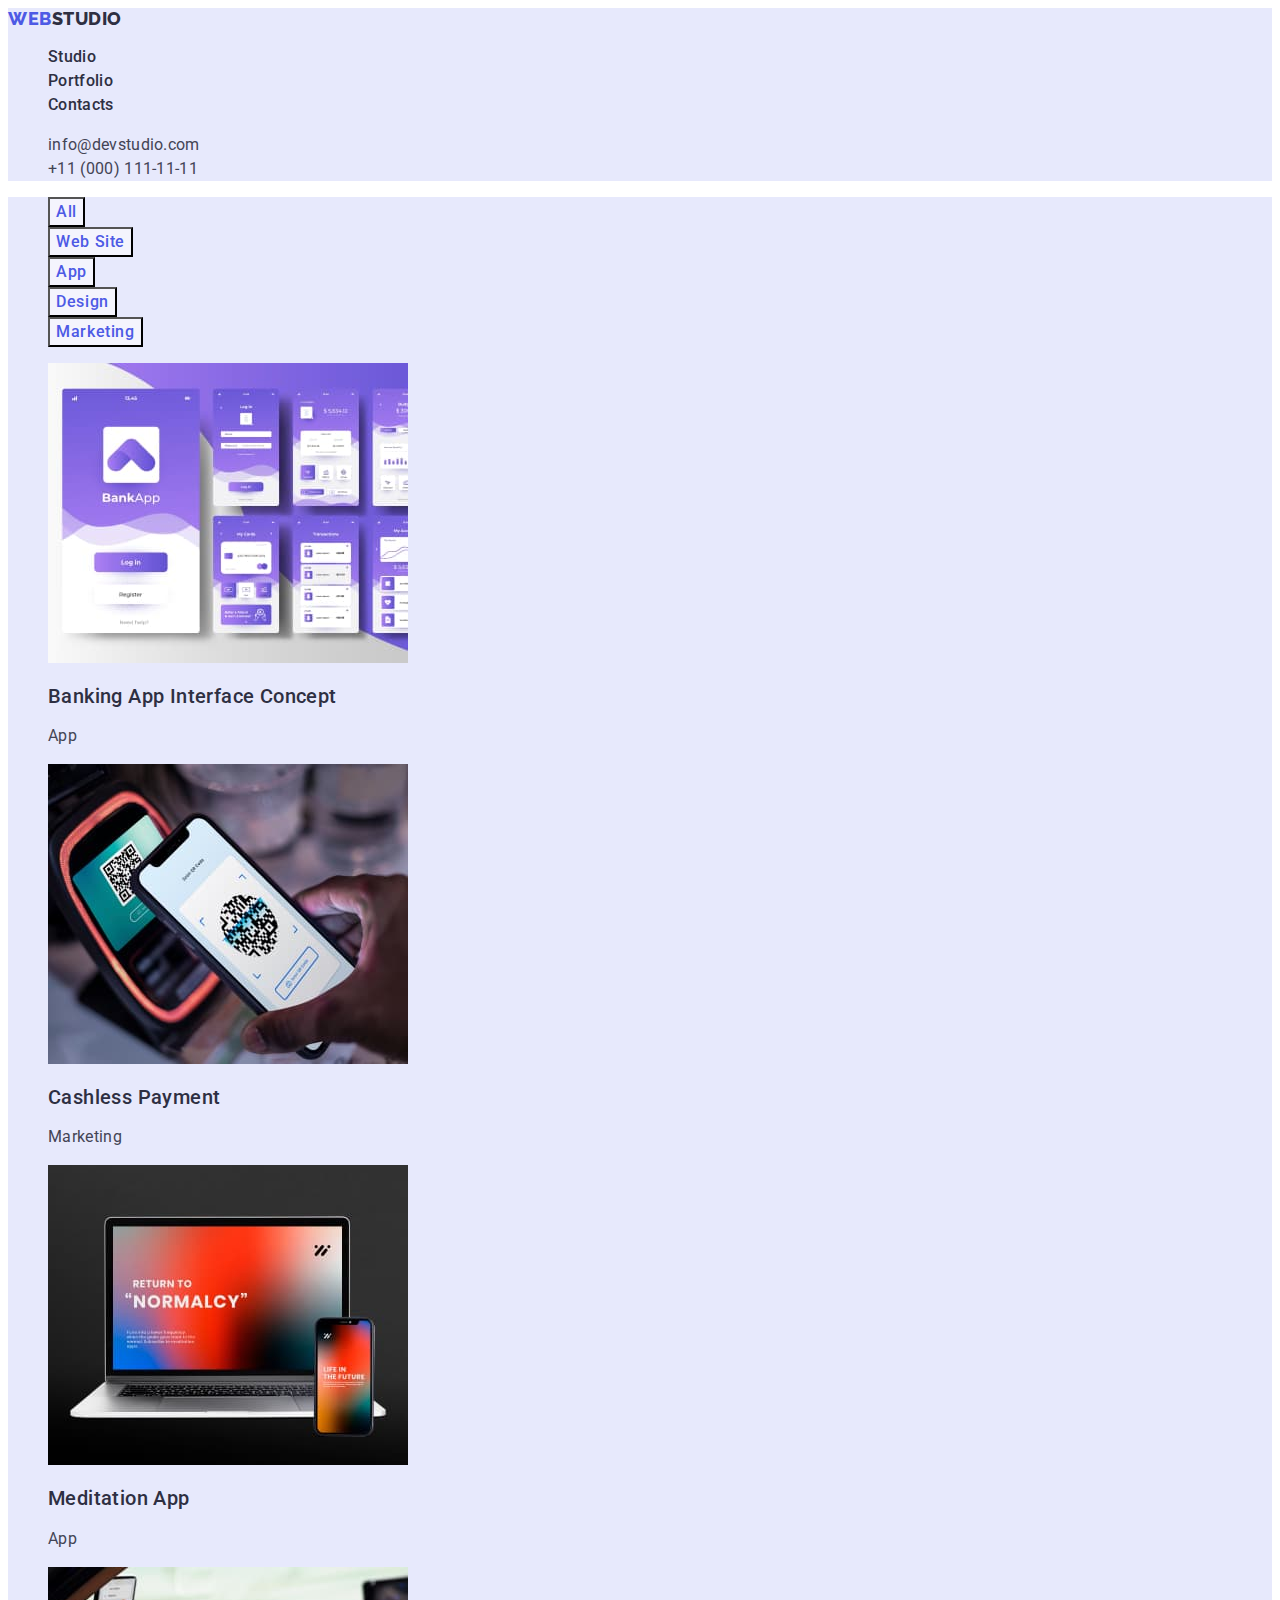
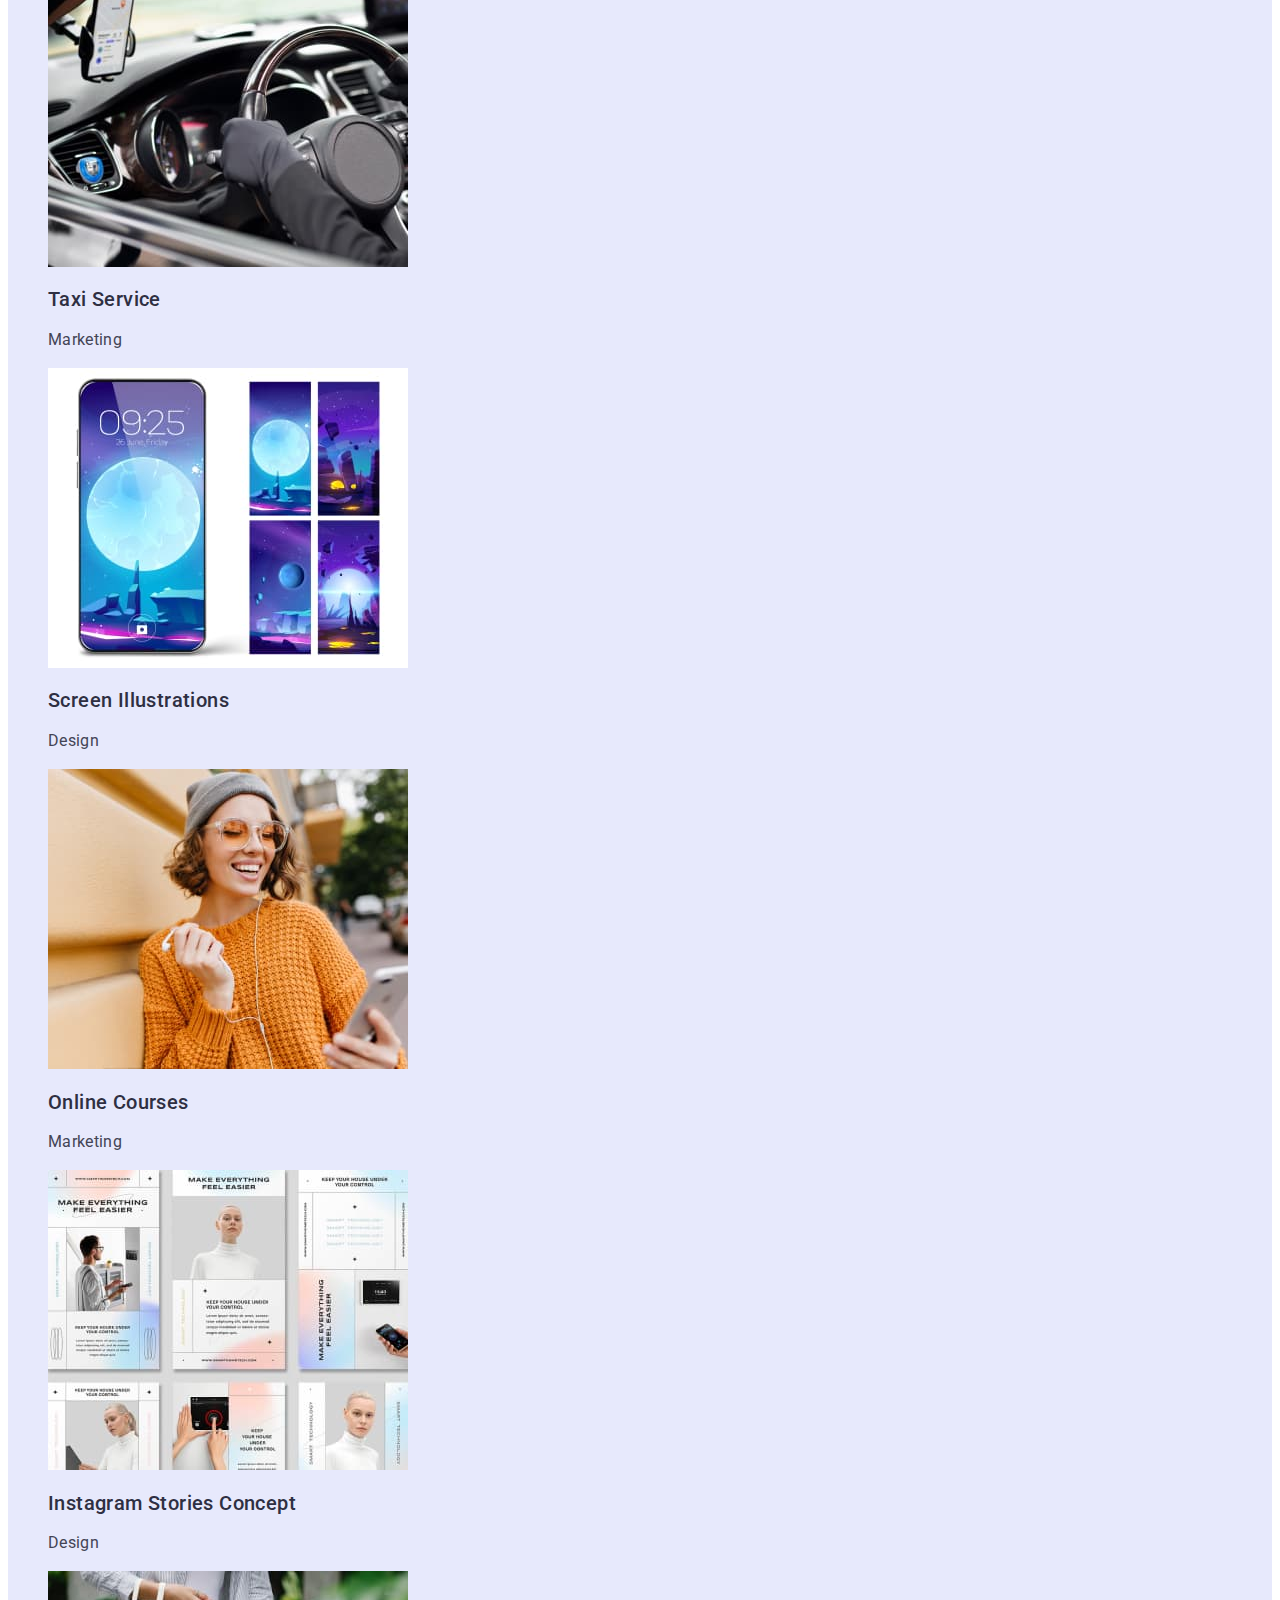
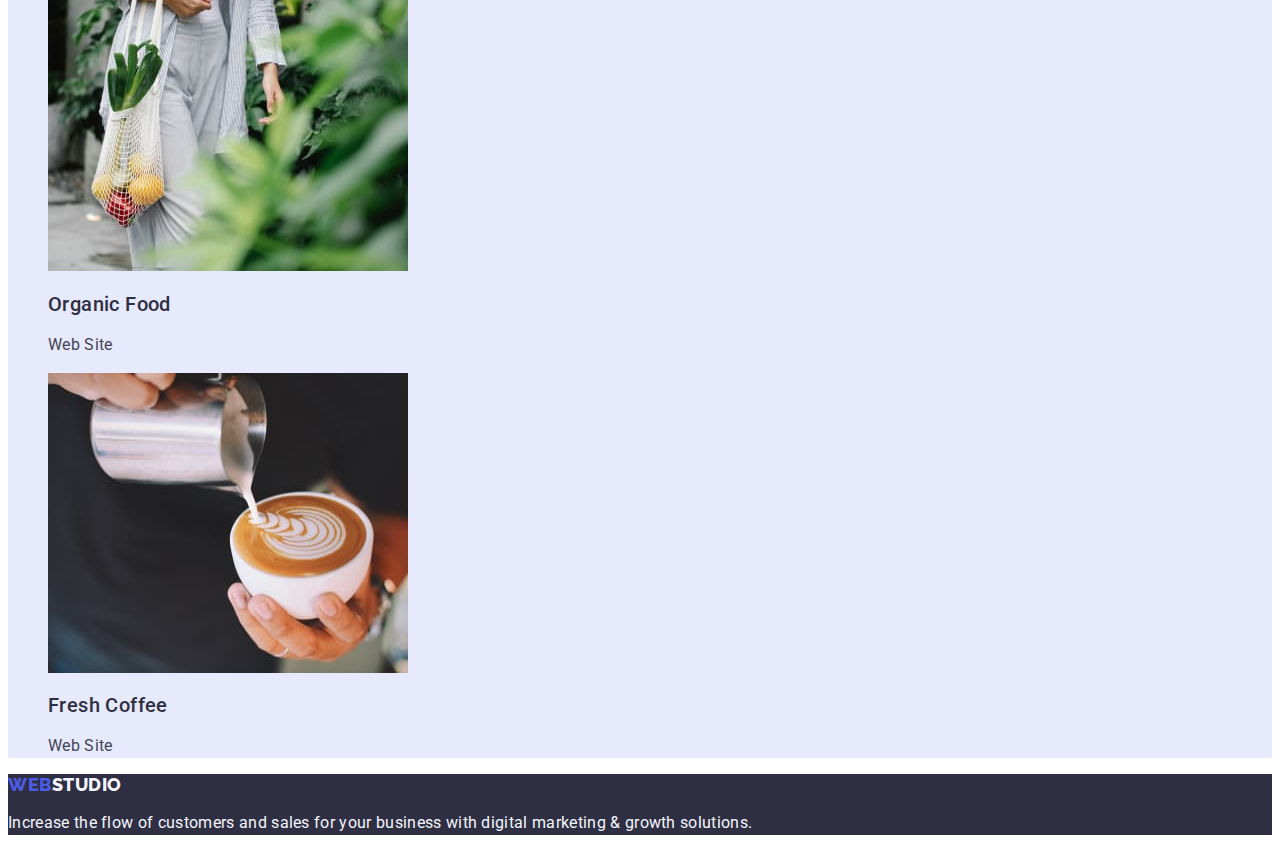
==== portfolio.html @ fece331f "commit" ====
<!DOCTYPE html>
<html lang="en">
  <head>
    <meta charset="UTF-8" />
    <meta http-equiv="X-UA-Compatible" content="IE=edge" />
    <meta name="viewport" content="width=device-width, initial-scale=1.0" />
    <title>Document</title>
    <link rel="preconnect" href="https://fonts.googleapis.com" />
    <link rel="preconnect" href="https://fonts.gstatic.com" crossorigin />
    <link
      href="https://fonts.googleapis.com/css2?family=Raleway:wght@800&family=Roboto:wght@400;500;700;900&display=swap"
      rel="stylesheet"
    />
    <link rel="stylesheet" href="./css/styles.css" />
  </head>
  <body>
    <!--HEADER-->
    <header class="header">
      <nav class="header-nav">
        <a class="logo link" href="./index.html"
          >Web<span class="header-logo-nav">Studio</span></a
        >
        <ul class="menu list">
          <li class="menu-item">
            <a class="menu-link link" href="./index.html">Studio</a>
          </li>
          <li class="menu-item">
            <a class="menu-link link" href="./portfolio.html">Portfolio</a>
          </li>
          <li class="menu-item">
            <a class="menu-link link" href="">Contacts</a>
          </li>
        </ul>
      </nav>
      <address class="address-contact">
        <ul class="list">
          <li>
            <a class="contact link" href="mailto:info@devstudio.com"
              >info@devstudio.com</a
            >
          </li>
          <li>
            <a class="contact link" href="tel:+110001111111"
              >+11 (000) 111-11-11</a
            >
          </li>
        </ul>
      </address>
    </header>
    <main>
      <!--MENU PORTFOLIO-->
      <section class="section-filter">
        <h1 hidden>Portfolio</h1>
        <ul class="filter-list list">
          <li>
            <button type="button" class="filter-btn">All</button>
          </li>
          <li>
            <button type="button" class="filter-btn">Web Site</button>
          </li>
          <li>
            <button type="button" class="filter-btn">App</button>
          </li>
          <li>
            <button type="button" class="filter-btn">Design</button>
          </li>
          <li>
            <button type="button" class="filter-btn">Marketing</button>
          </li>
        </ul>
        <ul class="list">
          <li>
            <a href="" class="link">
              <img
                src="./images/portfolio/img1.jpg"
                alt="features_portfolio"
                width="360"
                height="300"
              />
              <h2 class="opportunity-item">Banking App Interface Concept</h2>
              <p class="opportunity-app">App</p>
            </a>
          </li>
          <li>
            <a href="" class="link">
              <img
                src="./images/portfolio/img2.jpg"
                alt="features_portfolio"
                width="360"
                height="300"
              />
              <h2 class="opportunity-item">Cashless Payment</h2>
              <p class="opportunity-app">Marketing</p>
            </a>
          </li>
          <li>
            <a href="" class="link">
              <img
                src="./images/portfolio/img3.jpg"
                alt="features_portfolio"
                width="360"
                height="300"
              />
              <h2 class="opportunity-item">Meditation App</h2>
              <p class="opportunity-app">App</p>
            </a>
          </li>
          <li>
            <a href="" class="link">
              <img
                src="./images/portfolio/img4.jpg"
                alt="features_portfolio"
                width="360"
                height="300"
              />
              <h2 class="opportunity-item">Taxi Service</h2>
              <p class="opportunity-app">Marketing</p>
            </a>
          </li>
          <li>
            <a href="" class="link">
              <img
                src="./images/portfolio/img5.jpg"
                alt="features_portfolio"
                width="360"
                height="300"
              />
              <h2 class="opportunity-item">Screen Illustrations</h2>
              <p class="opportunity-app">Design</p>
            </a>
          </li>
          <li>
            <a href="" class="link">
              <img
                src="./images/portfolio/img6.jpg"
                alt="features_portfolio"
                width="360"
                height="300"
              />
              <h2 class="opportunity-item">Online Courses</h2>
              <p class="opportunity-app">Marketing</p>
            </a>
          </li>
          <li>
            <a href="" class="link">
              <img
                src="./images/portfolio/img7.jpg"
                alt="features_portfolio"
                width="360"
                height="300"
              />
              <h2 class="opportunity-item">Instagram Stories Concept</h2>
              <p class="opportunity-app">Design</p>
            </a>
          </li>
          <li>
            <a href="" class="link">
              <img
                src="./images/portfolio/img8.jpg"
                alt="features_portfolio"
                width="360"
                height="300"
              />
              <h2 class="opportunity-item">Organic Food</h2>
              <p class="opportunity-app">Web Site</p>
            </a>
          </li>
          <li>
            <a href="" class="link">
              <img
                src="./images/portfolio/img9.jpg"
                alt="features_portfolio"
                width="360"
                height="300"
              />
              <h2 class="opportunity-item">Fresh Coffee</h2>
              <p class="opportunity-app">Web Site</p>
            </a>
          </li>
        </ul>
      </section>
    </main>
    <!--FOOTER-->
    <footer class="footer">
      <a class="logo link" href="./index.html"
        >Web<span class="logo-nav">Studio</span></a
      >
      <p class="footer-item">
        Increase the flow of customers and sales for your business with digital
        marketing & growth solutions.
      </p>
    </footer>
  </body>
</html>
---- css/styles.css ----
:root {
    --primary-text-color: #2E2F42;
    --title-text-color: #434445;
    --accent-color: #4D5AE5;
    --primary-bg-color: #E7E9FC;
}

body {
    font-family: "Roboto", sans-serif;
    color: #434455;
    background-color: #FFFFFF;
}

.list {list-style: none;}

.link { text-decoration: none;}

.header {
    background-color: #E7E9FC;
}

.logo {
    font-family: 'Raleway', sans-serif;
    font-style: ExtraBold;
    font-weight: 800;
    font-size: 18px;
    letter-spacing: 0.03em;
    text-transform: uppercase;
    line-height: 1.17;

    color: #4D5AE5;

    text-decoration: none;
}
.menu-link:hover,
.menu-link:focus{
color: #404bbf;
text-decoration: underline;
}
.header-logo-nav{
    color: #2E2F42;
}
.logo-nav {
    color: #F4F4FD
}
.menu-link {
    font-family: 'Roboto', sans-serif;
    font-style: normal;
    font-weight: 500;
    font-size: 16px;
    line-height: 1.5;

    letter-spacing: 0.02em;

    color: #2E2F42;
}
.address-contact{
    font-style: normal;
    line-height: 1.5;
}

.contact:hover,
.contact:focus {
    color: #404bbf;
    text-decoration: underline;

}

.contact {
        font-family: 'Roboto', sans-serif;
        font-style: normal;
        font-weight: 400;
        font-size: 16px;
        line-height: 1.5;
        letter-spacing: 0.02em;

        color: #434455;
}
.section{
    background-color: #2E2F42;
}
.hero {
    font-family: 'Roboto', sans-serif;
    font-style: normal;
    font-weight: 700;
    font-size: 56px;
    text-align: center;
    letter-spacing: 0.02em;
    line-height: 1.07;
    
    color: #FFFFFF;
}

.modal-btn {
    font-family: 'Roboto', sans-serif;
    font-style: normal;
    font-weight: 500;
    font-size: 16px;
          
    display: flex;
    align-items: center;
    letter-spacing: 0.04em;
    cursor: pointer;
    line-height: 1.5;
    
    color: #FFFFFF; 
    background-color: #4D5AE5;    
}

.modal-btn:hover,
.modal-btn:focus {
background-color: #404BBF;
}

.section-about{
background-color: #FFFFFF ;
}

.section-about-item {
    font-family: 'Roboto', sans-serif;
    font-style: normal;
    font-weight: 500;
    font-size: 20px;
    letter-spacing: 0.02em;
    line-height: 1.2;

color: #2E2F42;
}

.discription-about {
    font-family: 'Roboto', sans-serif;
    font-style: normal;
    font-weight: 400;
    font-size: 16px;
    letter-spacing: 0.02em;
    line-height: 1.5;

    color: #434455;
}
.section-features{
   background-color: #FFFFFF;
}

.section-employees {
background-color: #F4F4FD;
}
.section-employee-card {
    background-color: #FFFFFF;
}
.employee {
    font-family: 'Roboto', sans-serif;
    font-style: normal;
    font-weight: 500;
    font-size: 20px;
    letter-spacing: 0.02em;
    line-height: 1.2;

    color: #2E2F42;
}

.employee-list {
    font-family: 'Roboto', sans-serif;
    font-style: normal;
    font-weight: 400;
    font-size: 16px;
    letter-spacing: 0.02em;
    line-height: 1.5;

    color: #434455
}
.section-name {
    font-family: 'Roboto', sans-serif;
    font-style: normal;
    font-weight: 700;
    font-size: 36px;
    line-height: 1.11;

    text-align: center;
    letter-spacing: 0.02em;
    text-transform: capitalize;

    color: #2E2F42;
}

.footer{
    background-color: #2E2F42;
}

.footer-item {
    font-family: 'Roboto';
    font-style: normal;
    font-weight: 400;
    font-size: 16px;
    line-height: 1.5;
    letter-spacing: 0.02em;
    

    color: #F4F4FD;
}



/*PORTFOLIO*/

.section-filter {
    background-color: #E7E9FC;
}

.filter-btn {
    font-family: 'Roboto', sans-serif;
        font-style: normal;
        font-weight: 500;
        font-size: 16px;
        display: flex;
        align-items: center;
        text-align: center;
        letter-spacing: 0.04em;
        line-height: 1.5;
    
        color: #4D5AE5;
        background-color: #F4F4FD;
        cursor: pointer
}

.filter-list .filter-btn:hover,
.filter-list .filter-btn:focus {
    background-color:#404BBF;
    color: #FFFFFF;
}


.opportunity-item {
    font-family: 'Roboto', sans-serif;
    font-style: normal;
    font-weight: 500;
    font-size: 20px;
    letter-spacing: 0.02em;
    line-height: 1.2;

    color: #2E2F42; 
}

.opportunity-app{
    font-family: 'Roboto', sans-serif;
    font-style: normal;
    font-weight: 400;
    font-size: 16px;
    letter-spacing: 0.02em;
    line-height: 1.5;

    /* SLATE */

    color: #434455;
    
}
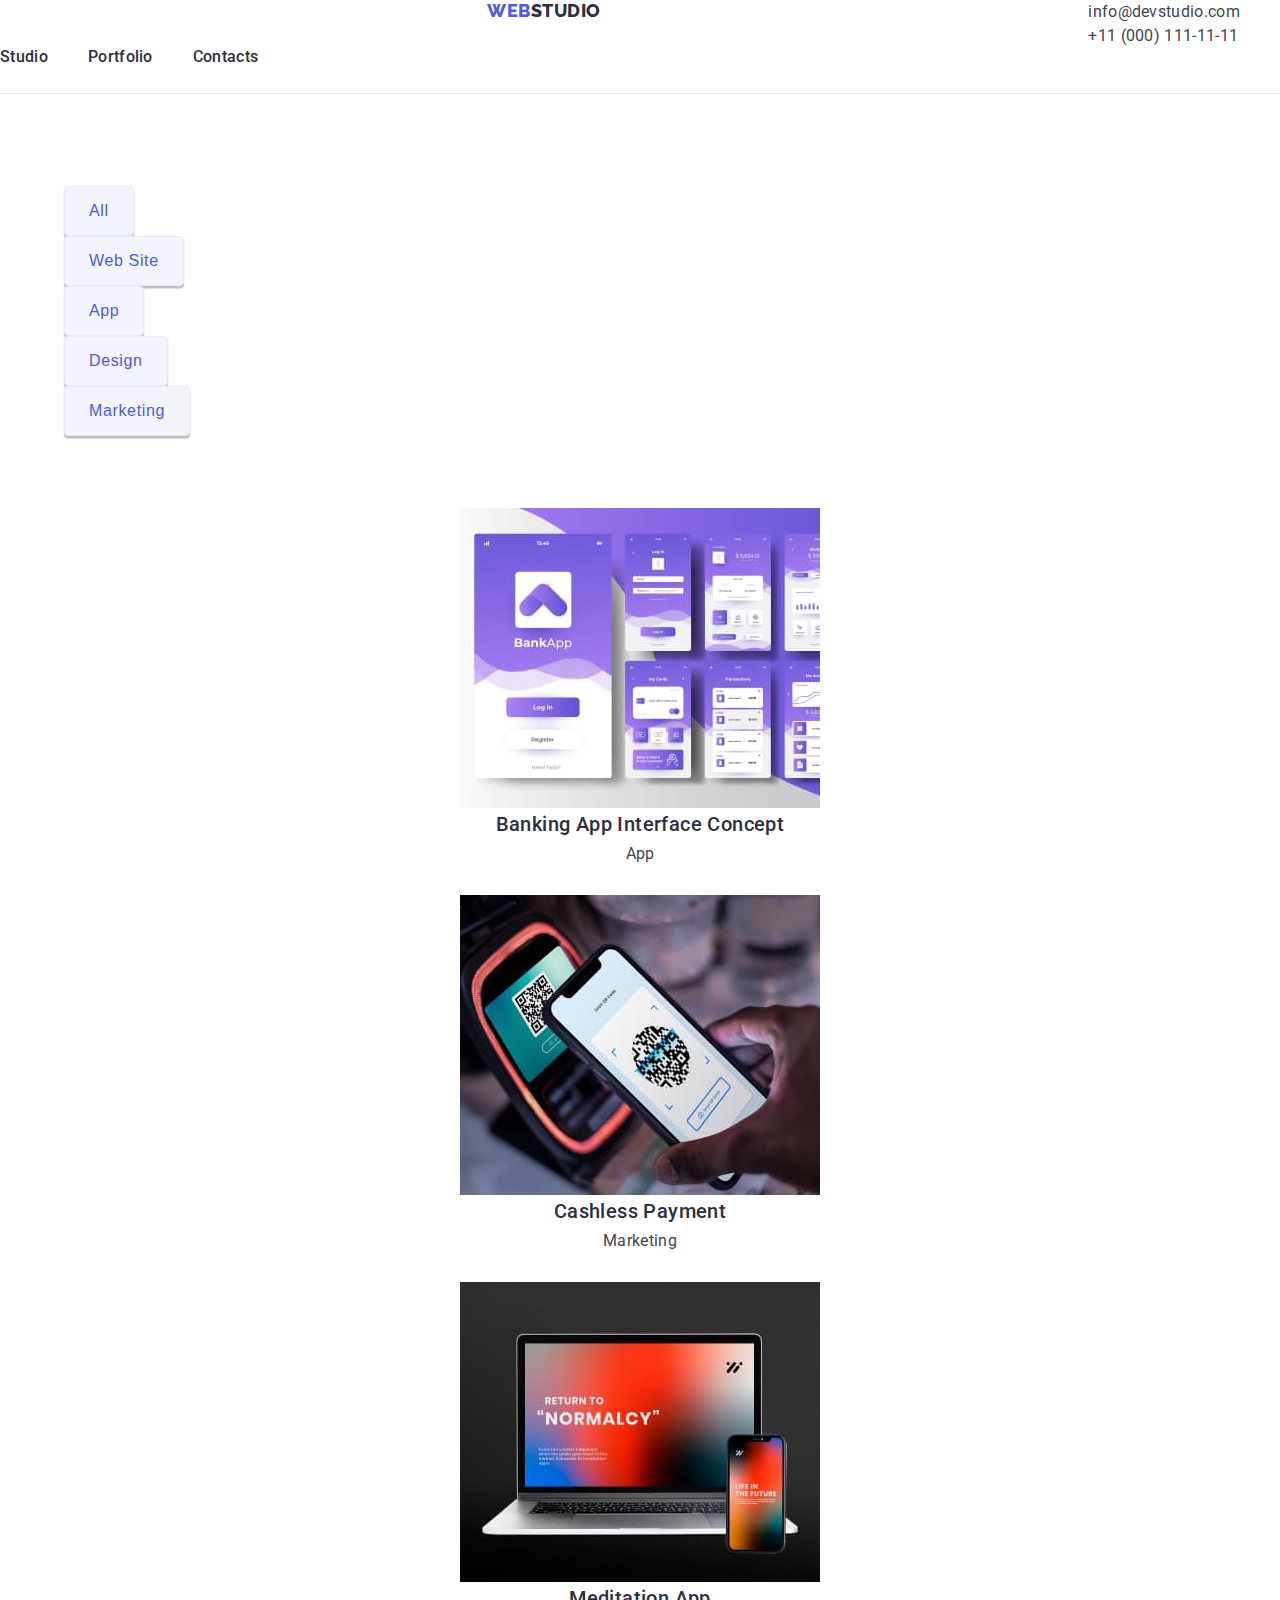
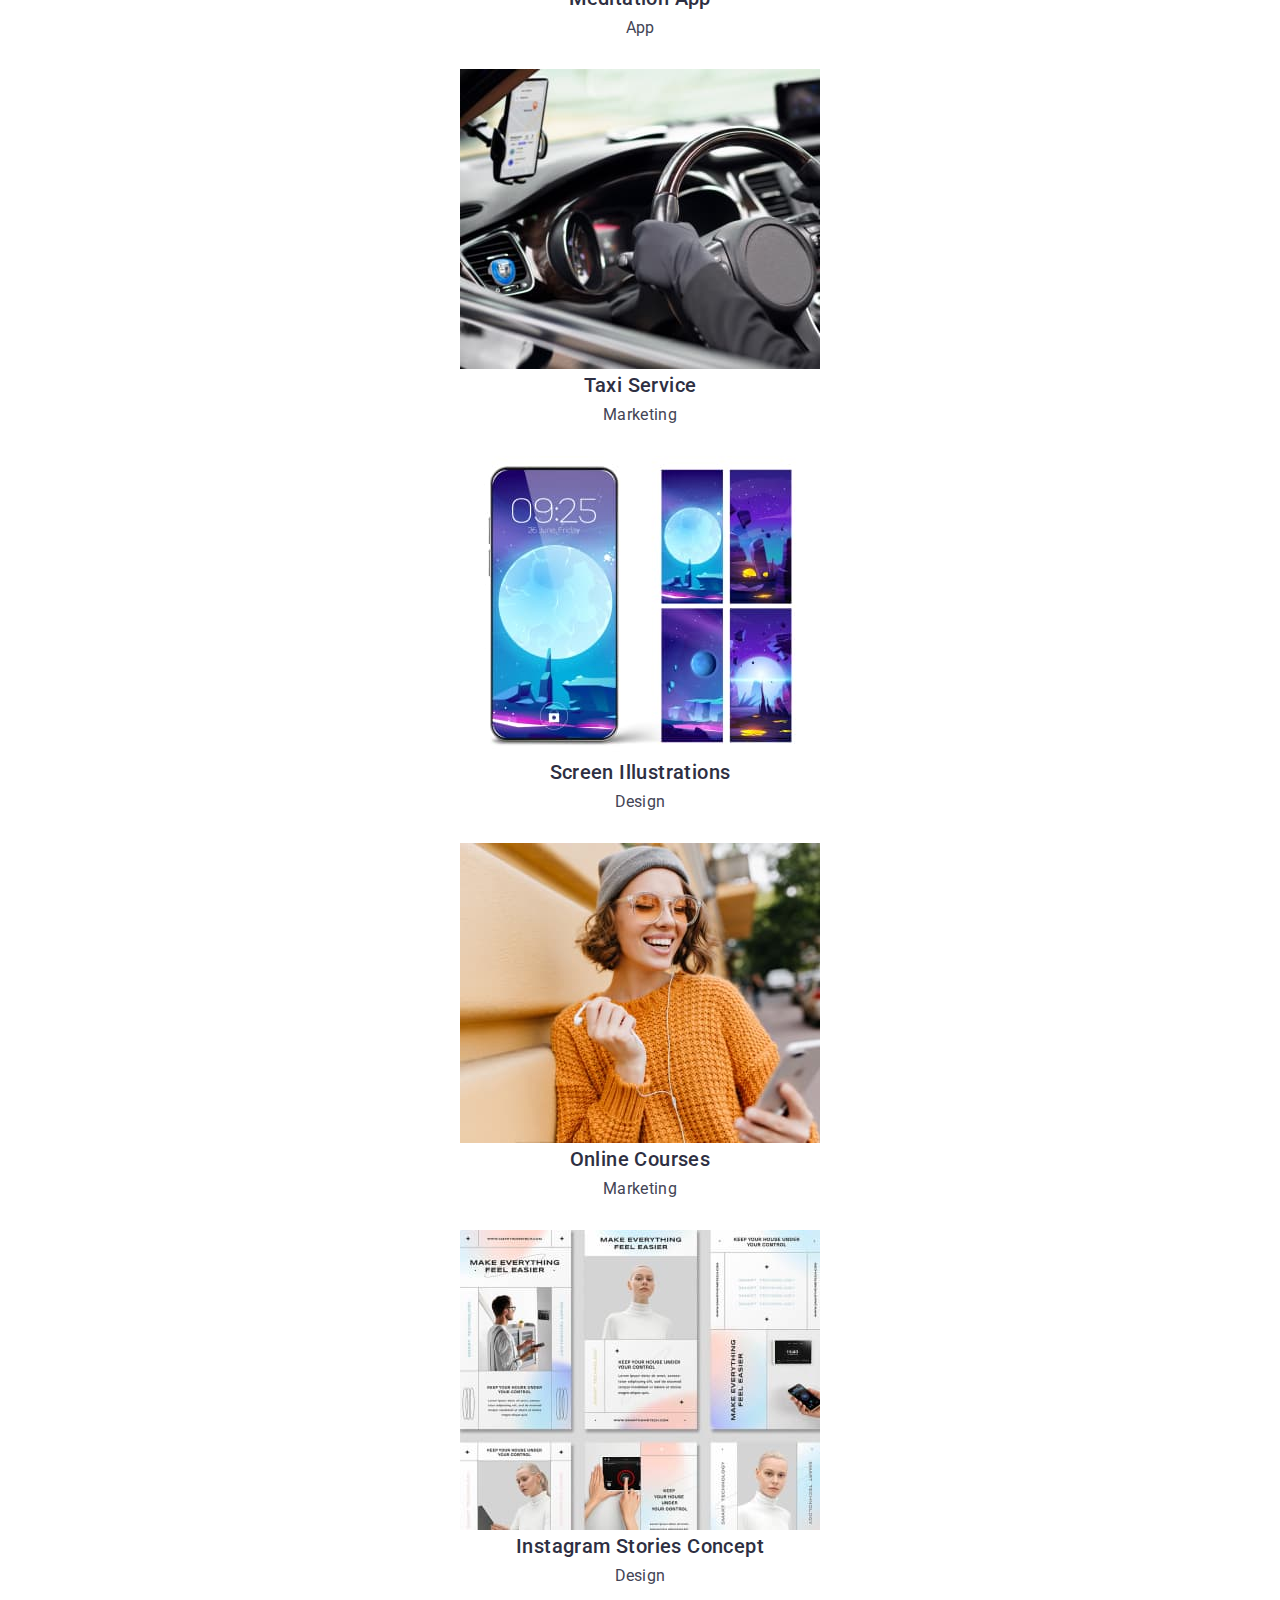
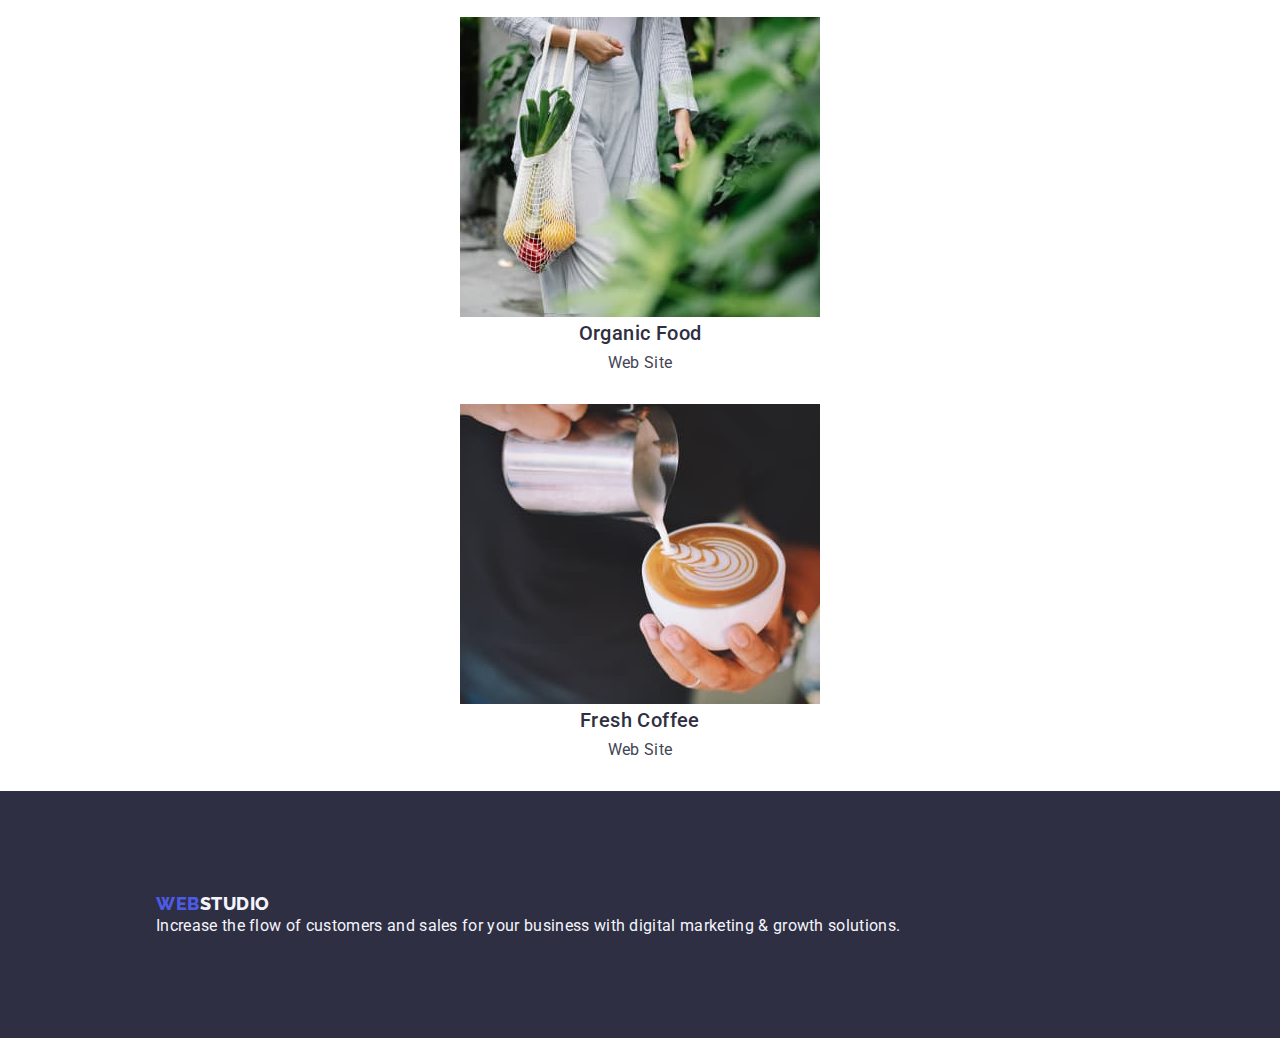
==== commit bd7ef151: "commit1" ====
--- a/portfolio.html
+++ b/portfolio.html
@@ -11,27 +11,36 @@
       href="https://fonts.googleapis.com/css2?family=Raleway:wght@800&family=Roboto:wght@400;500;700;900&display=swap"
       rel="stylesheet"
     />
+    <link
+      rel="stylesheet"
+      href="https://cdnjs.cloudflare.com/ajax/libs/modern-normalize/1.1.0/modern-normalize.min.css"
+      integrity="sha512-wpPYUAdjBVSE4KJnH1VR1HeZfpl1ub8YT/NKx4PuQ5NmX2tKuGu6U/JRp5y+Y8XG2tV+wKQpNHVUX03MfMFn9Q=="
+      crossorigin="anonymous"
+      referrerpolicy="no-referrer"
+    />
     <link rel="stylesheet" href="./css/styles.css" />
   </head>
   <body>
     <!--HEADER-->
     <header class="header">
-      <nav class="header-nav">
-        <a class="logo link" href="./index.html"
-          >Web<span class="header-logo-nav">Studio</span></a
-        >
-        <ul class="menu list">
-          <li class="menu-item">
-            <a class="menu-link link" href="./index.html">Studio</a>
-          </li>
-          <li class="menu-item">
-            <a class="menu-link link" href="./portfolio.html">Portfolio</a>
-          </li>
-          <li class="menu-item">
-            <a class="menu-link link" href="">Contacts</a>
-          </li>
-        </ul>
-      </nav>
+      <div class="container">
+        <nav class="header-nav">
+          <a class="logo link" href="./index.html"
+            >Web<span class="header-logo-nav">Studio</span></a
+          >
+          <ul class="menu list">
+            <li class="menu-item">
+              <a class="menu-link link" href="./index.html">Studio</a>
+            </li>
+            <li class="menu-item">
+              <a class="menu-link link" href="./portfolio.html">Portfolio</a>
+            </li>
+            <li class="menu-item">
+              <a class="menu-link link" href="">Contacts</a>
+            </li>
+          </ul>
+        </nav>
+      </div>
       <address class="address-contact">
         <ul class="list">
           <li>
@@ -50,134 +59,136 @@
     <main>
       <!--MENU PORTFOLIO-->
       <section class="section-filter">
-        <h1 hidden>Portfolio</h1>
-        <ul class="filter-list list">
-          <li>
-            <button type="button" class="filter-btn">All</button>
-          </li>
-          <li>
-            <button type="button" class="filter-btn">Web Site</button>
-          </li>
-          <li>
-            <button type="button" class="filter-btn">App</button>
-          </li>
-          <li>
-            <button type="button" class="filter-btn">Design</button>
-          </li>
-          <li>
-            <button type="button" class="filter-btn">Marketing</button>
-          </li>
-        </ul>
-        <ul class="list">
-          <li>
-            <a href="" class="link">
-              <img
-                src="./images/portfolio/img1.jpg"
-                alt="features_portfolio"
-                width="360"
-                height="300"
-              />
-              <h2 class="opportunity-item">Banking App Interface Concept</h2>
-              <p class="opportunity-app">App</p>
-            </a>
-          </li>
-          <li>
-            <a href="" class="link">
-              <img
-                src="./images/portfolio/img2.jpg"
-                alt="features_portfolio"
-                width="360"
-                height="300"
-              />
-              <h2 class="opportunity-item">Cashless Payment</h2>
-              <p class="opportunity-app">Marketing</p>
-            </a>
-          </li>
-          <li>
-            <a href="" class="link">
-              <img
-                src="./images/portfolio/img3.jpg"
-                alt="features_portfolio"
-                width="360"
-                height="300"
-              />
-              <h2 class="opportunity-item">Meditation App</h2>
-              <p class="opportunity-app">App</p>
-            </a>
-          </li>
-          <li>
-            <a href="" class="link">
-              <img
-                src="./images/portfolio/img4.jpg"
-                alt="features_portfolio"
-                width="360"
-                height="300"
-              />
-              <h2 class="opportunity-item">Taxi Service</h2>
-              <p class="opportunity-app">Marketing</p>
-            </a>
-          </li>
-          <li>
-            <a href="" class="link">
-              <img
-                src="./images/portfolio/img5.jpg"
-                alt="features_portfolio"
-                width="360"
-                height="300"
-              />
-              <h2 class="opportunity-item">Screen Illustrations</h2>
-              <p class="opportunity-app">Design</p>
-            </a>
-          </li>
-          <li>
-            <a href="" class="link">
-              <img
-                src="./images/portfolio/img6.jpg"
-                alt="features_portfolio"
-                width="360"
-                height="300"
-              />
-              <h2 class="opportunity-item">Online Courses</h2>
-              <p class="opportunity-app">Marketing</p>
-            </a>
-          </li>
-          <li>
-            <a href="" class="link">
-              <img
-                src="./images/portfolio/img7.jpg"
-                alt="features_portfolio"
-                width="360"
-                height="300"
-              />
-              <h2 class="opportunity-item">Instagram Stories Concept</h2>
-              <p class="opportunity-app">Design</p>
-            </a>
-          </li>
-          <li>
-            <a href="" class="link">
-              <img
-                src="./images/portfolio/img8.jpg"
-                alt="features_portfolio"
-                width="360"
-                height="300"
-              />
-              <h2 class="opportunity-item">Organic Food</h2>
-              <p class="opportunity-app">Web Site</p>
-            </a>
-          </li>
-          <li>
-            <a href="" class="link">
-              <img
-                src="./images/portfolio/img9.jpg"
-                alt="features_portfolio"
-                width="360"
-                height="300"
-              />
-              <h2 class="opportunity-item">Fresh Coffee</h2>
-              <p class="opportunity-app">Web Site</p>
-            </a>
-          </li>
-        </ul>
+        <div class="container">
+          <h1 hidden>Portfolio</h1>
+          <ul class="filter-list list">
+            <li class="filter-list-item">
+              <button type="button" class="filter-btn">All</button>
+            </li>
+            <li class="filter-list-item">
+              <button type="button" class="filter-btn">Web Site</button>
+            </li>
+            <li class="filter-list-item">
+              <button type="button" class="filter-btn">App</button>
+            </li>
+            <li class="filter-list-item">
+              <button type="button" class="filter-btn">Design</button>
+            </li>
+            <li class="filter-list-item">
+              <button type="button" class="filter-btn">Marketing</button>
+            </li>
+          </ul>
+          <ul class="list">
+            <li>
+              <a href="" class="opportunity-card link">
+                <img
+                  src="./images/portfolio/img1.jpg"
+                  alt="features_portfolio"
+                  width="360"
+                  height="300"
+                />
+                <h2 class="opportunity-item">Banking App Interface Concept</h2>
+                <p class="opportunity-app">App</p>
+              </a>
+            </li>
+            <li>
+              <a href="" class="opportunity-card link">
+                <img
+                  src="./images/portfolio/img2.jpg"
+                  alt="features_portfolio"
+                  width="360"
+                  height="300"
+                />
+                <h2 class="opportunity-item">Cashless Payment</h2>
+                <p class="opportunity-app">Marketing</p>
+              </a>
+            </li>
+            <li>
+              <a href="" class="opportunity-card link">
+                <img
+                  src="./images/portfolio/img3.jpg"
+                  alt="features_portfolio"
+                  width="360"
+                  height="300"
+                />
+                <h2 class="opportunity-item">Meditation App</h2>
+                <p class="opportunity-app">App</p>
+              </a>
+            </li>
+            <li>
+              <a href="" class="opportunity-card link">
+                <img
+                  src="./images/portfolio/img4.jpg"
+                  alt="features_portfolio"
+                  width="360"
+                  height="300"
+                />
+                <h2 class="opportunity-item">Taxi Service</h2>
+                <p class="opportunity-app">Marketing</p>
+              </a>
+            </li>
+            <li>
+              <a href="" class="opportunity-card link">
+                <img
+                  src="./images/portfolio/img5.jpg"
+                  alt="features_portfolio"
+                  width="360"
+                  height="300"
+                />
+                <h2 class="opportunity-item">Screen Illustrations</h2>
+                <p class="opportunity-app">Design</p>
+              </a>
+            </li>
+            <li>
+              <a href="" class="opportunity-card link">
+                <img
+                  src="./images/portfolio/img6.jpg"
+                  alt="features_portfolio"
+                  width="360"
+                  height="300"
+                />
+                <h2 class="opportunity-item">Online Courses</h2>
+                <p class="opportunity-app">Marketing</p>
+              </a>
+            </li>
+            <li>
+              <a href="" class="opportunity-card link">
+                <img
+                  src="./images/portfolio/img7.jpg"
+                  alt="features_portfolio"
+                  width="360"
+                  height="300"
+                />
+                <h2 class="opportunity-item">Instagram Stories Concept</h2>
+                <p class="opportunity-app">Design</p>
+              </a>
+            </li>
+            <li>
+              <a href="" class="opportunity-card link">
+                <img
+                  src="./images/portfolio/img8.jpg"
+                  alt="features_portfolio"
+                  width="360"
+                  height="300"
+                />
+                <h2 class="opportunity-item">Organic Food</h2>
+                <p class="opportunity-app">Web Site</p>
+              </a>
+            </li>
+            <li>
+              <a href="" class="opportunity-card link">
+                <img
+                  src="./images/portfolio/img9.jpg"
+                  alt="features_portfolio"
+                  width="360"
+                  height="300"
+                />
+                <h2 class="opportunity-item">Fresh Coffee</h2>
+                <p class="opportunity-app">Web Site</p>
+              </a>
+            </li>
+          </ul>
+        </div>
       </section>
     </main>
     <!--FOOTER-->
--- a/css/styles.css
+++ b/css/styles.css
@@ -5,18 +5,55 @@
     --primary-bg-color: #E7E9FC;
 }
 
+html {
+    box-sizing: border-box;
+}
+
+*,
+*::before,
+*::after {
+box-sizing: inherit;
+}
+
 body {
     font-family: "Roboto", sans-serif;
     color: #434455;
     background-color: #FFFFFF;
-}
-
-.list {list-style: none;}
+    margin: 0;
+}
+
+.list {
+    padding:0;
+    margin:0;
+    list-style: none;
+}
 
 .link { text-decoration: none;}
 
-.header {
-    background-color: #E7E9FC;
+a {
+    cursor: pointer;
+}
+
+header {
+    border-bottom: 1px solid #ececec;
+    background-color: #ffffff;
+    display: flex;
+}
+
+.container {
+    width: 1152px;
+    padding-left: auto;
+    padding-right: auto;
+    text-align: center;
+    margin: 0 auto;
+}
+
+p,
+h1,
+h2,
+h3 {
+    margin-top: 0;
+    margin-bottom: 0;
 }
 
 .logo {
@@ -37,21 +74,32 @@
 color: #404bbf;
 text-decoration: underline;
 }
+.menu .menu-item {
+    margin-right: 40px;
+}
+.menu .menu-item:not(:last-child){
+    margin-right: 40px;
+}
 .header-logo-nav{
     color: #2E2F42;
 }
 .logo-nav {
     color: #F4F4FD
 }
-.menu-link {
-    font-family: 'Roboto', sans-serif;
+.menu {
+    display: flex;
+}
+.menu .menu-link {
+    display: block;
+    padding-top: 24px;
+    padding-bottom: 24px;
+    
+   
     font-style: normal;
     font-weight: 500;
     font-size: 16px;
     line-height: 1.5;
-
-    letter-spacing: 0.02em;
-
+    letter-spacing: 0.02em;
     color: #2E2F42;
 }
 .address-contact{
@@ -59,6 +107,9 @@
     line-height: 1.5;
 }
 
+/*.adress-contact-title {
+    display: flex;
+}*/
 .contact:hover,
 .contact:focus {
     color: #404bbf;
@@ -67,7 +118,7 @@
 }
 
 .contact {
-        font-family: 'Roboto', sans-serif;
+    margin-right: 40px;
         font-style: normal;
         font-weight: 400;
         font-size: 16px;
@@ -76,32 +127,44 @@
 
         color: #434455;
 }
-.section{
+.section-hero{
+    margin-top: 0;
+    margin-bottom: 120px;
     background-color: #2E2F42;
-}
-.hero {
-    font-family: 'Roboto', sans-serif;
+    text-align: center;
+}
+.hero-title {
+    padding-top: 188px;
+    margin-top:0;
+    margin-bottom: 48px;
     font-style: normal;
     font-weight: 700;
     font-size: 56px;
-    text-align: center;
     letter-spacing: 0.02em;
     line-height: 1.07;
-    
+
     color: #FFFFFF;
 }
 
 .modal-btn {
-    font-family: 'Roboto', sans-serif;
+    margin-bottom: 108px;
     font-style: normal;
     font-weight: 500;
     font-size: 16px;
+    text-align: center;
           
-    display: flex;
     align-items: center;
     letter-spacing: 0.04em;
     cursor: pointer;
     line-height: 1.5;
+    border-radius: 4px;
+    padding: 16px 32px;
+    gap: 10px;
+    text-decoration: none;
+    display: inline-block;
+    box-shadow: 0px 4px 4px rgba(0, 0, 0, 0.15);
+    min-width: 169px;
+    border: 1px solid transparent;
     
     color: #FFFFFF; 
     background-color: #4D5AE5;    
@@ -113,9 +176,16 @@
 }
 
 .section-about{
-background-color: #FFFFFF ;
-}
-
+margin-top: 0;
+margin-bottom: 120px;
+background-color: #FFFFFF;
+}
+.section-about-title {
+    margin-top: 0;
+}
+.section-about-us .section-about-article {
+margin-right: 24px;
+}
 .section-about-item {
     font-family: 'Roboto', sans-serif;
     font-style: normal;
@@ -138,38 +208,19 @@
     color: #434455;
 }
 .section-features{
+    margin-top: 0;
+    margin-bottom: 120px;
    background-color: #FFFFFF;
 }
-
-.section-employees {
-background-color: #F4F4FD;
-}
-.section-employee-card {
-    background-color: #FFFFFF;
-}
-.employee {
-    font-family: 'Roboto', sans-serif;
-    font-style: normal;
-    font-weight: 500;
-    font-size: 20px;
-    letter-spacing: 0.02em;
-    line-height: 1.2;
-
-    color: #2E2F42;
-}
-
-.employee-list {
-    font-family: 'Roboto', sans-serif;
-    font-style: normal;
-    font-weight: 400;
-    font-size: 16px;
-    letter-spacing: 0.02em;
-    line-height: 1.5;
-
-    color: #434455
-}
-.section-name {
-    font-family: 'Roboto', sans-serif;
+.section-features-item {
+    display: flex;
+}
+.section-features-item .section-features-card:not(:last-child){
+    margin-right: 24px;
+}
+.section-features-title {
+    margin-top: 0;
+    margin-bottom: 72px;
     font-style: normal;
     font-weight: 700;
     font-size: 36px;
@@ -182,12 +233,84 @@
     color: #2E2F42;
 }
 
+
+
+.section-employees {
+background-color: #F4F4FD;
+}
+
+.section-employees-name {
+    padding-top: 120px;
+    margin-top: 0px;
+    margin-bottom: 72px;
+    text-align: center;
+    font-style: normal;
+    font-weight: 700;
+    font-size: 36px;
+    line-height: 1.11;
+    
+    text-align: center;
+    letter-spacing: 0.02em;
+    text-transform: capitalize;
+    
+    color: #2E2F42;
+}
+.employees-list {
+    padding-bottom: 120px;
+    text-align: center;
+    display: flex;
+}
+.employees-list .section-employee-card {
+   margin-right: 24px;
+    background-color: #FFFFFF;
+
+    padding: 0px 0px 32px;
+    gap: 32px;
+ 
+    width: 264px;
+    /*height: 380px;*/
+    box-shadow: 0px 1px 6px rgba(46, 47, 66, 0.08), 0px 1px 1px rgba(46, 47, 66, 0.16), 0px 2px 1px rgba(46, 47, 66, 0.08);
+    border-radius: 0px 0px 4px 4px;
+}
+.employee-photo {
+    margin-top: 0;
+    margin-bottom: 32px;
+}
+
+.employee {
+    margin-top: 0;
+    margin-bottom: 8px;
+
+    font-style: normal;
+    font-weight: 500;
+    font-size: 20px;
+    letter-spacing: 0.02em;
+    line-height: 1.2;
+
+    color: #2E2F42;
+}
+
+.employee-list {
+    margin-top: 0;
+    margin-bottom: 32px;
+    font-style: normal;
+    font-weight: 400;
+    font-size: 16px;
+    letter-spacing: 0.02em;
+    line-height: 1.5;
+
+    color: #434455
+}
+
 .footer{
     background-color: #2E2F42;
+    padding-top: 101.5px;
+    margin-bottom: 17.5px;
+    padding-left: 156px;
 }
 
 .footer-item {
-    font-family: 'Roboto';
+    padding-bottom: 100px;
     font-style: normal;
     font-weight: 400;
     font-size: 16px;
@@ -197,28 +320,49 @@
 
     color: #F4F4FD;
 }
+.footer {
+    margin-top: 0;
+    margin-bottom: 0;
+}
 
 
 
 /*PORTFOLIO*/
 
 .section-filter {
-    background-color: #E7E9FC;
-}
-
+    text-align: center;
+    background-color: #FFFFFF;
+    display: flex;
+}
+.filter-list {
+    margin-top: 92px;
+    margin-bottom: 72px;
+    margin-right: 40px;
+}
+
+.filter-list-item {
+    display: flex;
+}
 .filter-btn {
-    font-family: 'Roboto', sans-serif;
+        display: inline-block;
         font-style: normal;
         font-weight: 500;
         font-size: 16px;
-        display: flex;
         align-items: center;
         text-align: center;
         letter-spacing: 0.04em;
         line-height: 1.5;
+        text-decoration: none;
+        padding: 12px 24px;
+        border: 1px solid #E7E9FC;
+        border-radius: 4px;
+        box-shadow: 0px 3px 1px rgba(0, 0, 0, 0.1), 
+        0px 2px 1px rgba(0, 0, 0, 0.08),
+        0px 2px 2px rgba(0, 0, 0, 0.12);
+
     
         color: #4D5AE5;
-        background-color: #F4F4FD;
+        background: #F4F4FD;
         cursor: pointer
 }
 
@@ -228,27 +372,31 @@
     color: #FFFFFF;
 }
 
+.opportunity-card {
+    margin-top: 0;
+    margin-bottom: 32px;
+}
 
 .opportunity-item {
-    font-family: 'Roboto', sans-serif;
+    margin-bottom: 8px;
     font-style: normal;
     font-weight: 500;
     font-size: 20px;
-    letter-spacing: 0.02em;
     line-height: 1.2;
 
-    color: #2E2F42; 
-}
+    letter-spacing: 0.02em;
+
+    color: #2E2F42;
+}
+
 
 .opportunity-app{
-    font-family: 'Roboto', sans-serif;
+    margin-top: 0;
+    margin-bottom: 32px;
     font-style: normal;
     font-weight: 400;
     font-size: 16px;
     letter-spacing: 0.02em;
-    line-height: 1.5;
-
-    /* SLATE */
 
     color: #434455;
     
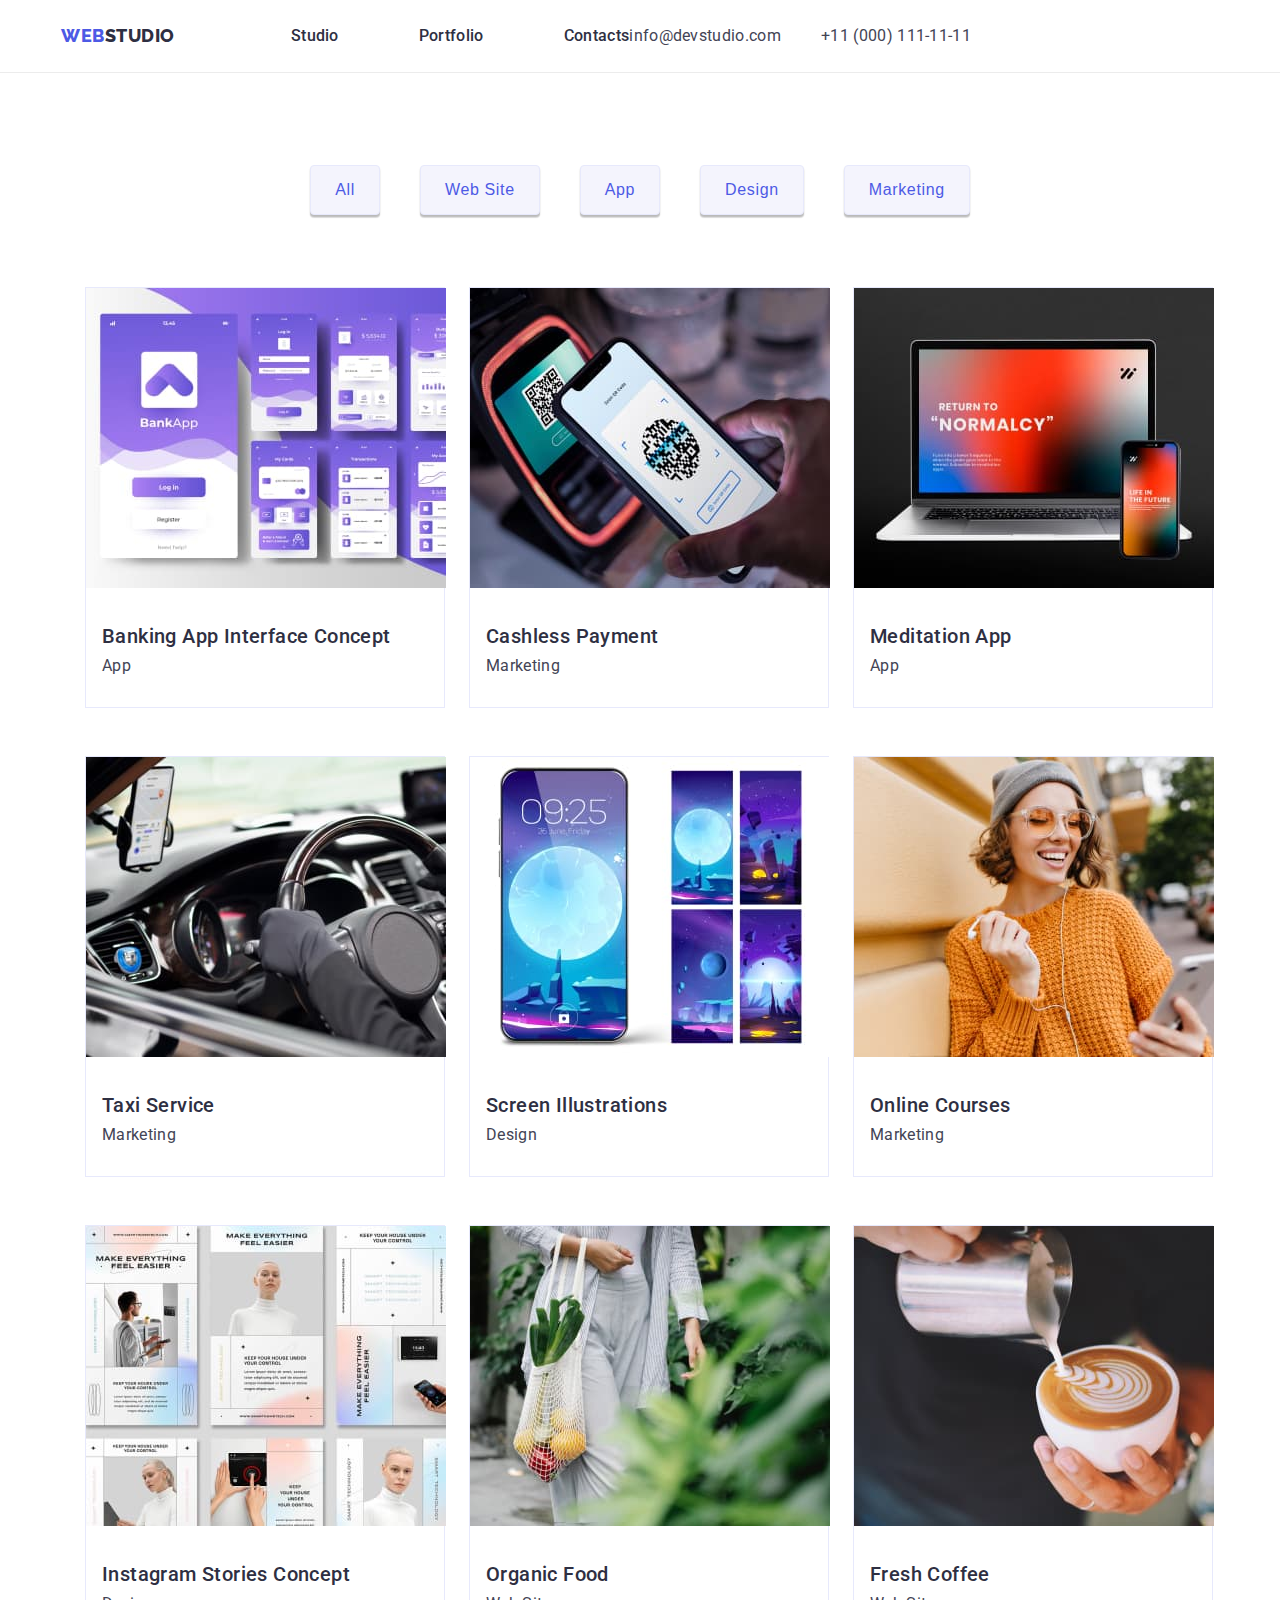
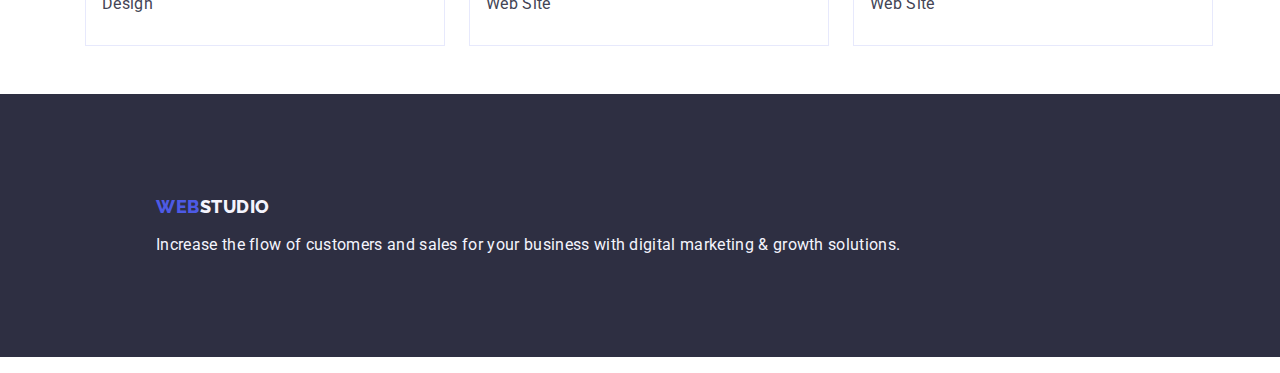
==== commit 526f6b26: "commit2" ====
--- a/portfolio.html
+++ b/portfolio.html
@@ -23,7 +23,7 @@
   <body>
     <!--HEADER-->
     <header class="header">
-      <div class="container">
+      <div class="container header-container">
         <nav class="header-nav">
           <a class="logo link" href="./index.html"
             >Web<span class="header-logo-nav">Studio</span></a
@@ -40,21 +40,21 @@
             </li>
           </ul>
         </nav>
+        <address>
+          <ul class="adress-contact-title list">
+            <li class="menu-item">
+              <a class="contact link" href="mailto:info@devstudio.com"
+                >info@devstudio.com</a
+              >
+            </li>
+            <li class="menu-item">
+              <a class="contact link" href="tel:+110001111111"
+                >+11 (000) 111-11-11</a
+              >
+            </li>
+          </ul>
+        </address>
       </div>
-      <address class="address-contact">
-        <ul class="list">
-          <li>
-            <a class="contact link" href="mailto:info@devstudio.com"
-              >info@devstudio.com</a
-            >
-          </li>
-          <li>
-            <a class="contact link" href="tel:+110001111111"
-              >+11 (000) 111-11-11</a
-            >
-          </li>
-        </ul>
-      </address>
     </header>
     <main>
       <!--MENU PORTFOLIO-->
@@ -78,8 +78,8 @@
               <button type="button" class="filter-btn">Marketing</button>
             </li>
           </ul>
-          <ul class="list">
-            <li>
+          <ul class="opportunity-title list">
+            <li class="opportunity-title-card">
               <a href="" class="opportunity-card link">
                 <img
                   src="./images/portfolio/img1.jpg"
@@ -87,11 +87,13 @@
                   width="360"
                   height="300"
                 />
-                <h2 class="opportunity-item">Banking App Interface Concept</h2>
-                <p class="opportunity-app">App</p>
-              </a>
-            </li>
-            <li>
+                <h2 class="opportunity-item text">
+                  Banking App Interface Concept
+                </h2>
+                <p class="opportunity-app text">App</p>
+              </a>
+            </li>
+            <li class="opportunity-title-card">
               <a href="" class="opportunity-card link">
                 <img
                   src="./images/portfolio/img2.jpg"
@@ -99,11 +101,11 @@
                   width="360"
                   height="300"
                 />
-                <h2 class="opportunity-item">Cashless Payment</h2>
-                <p class="opportunity-app">Marketing</p>
-              </a>
-            </li>
-            <li>
+                <h2 class="opportunity-item text">Cashless Payment</h2>
+                <p class="opportunity-app text">Marketing</p>
+              </a>
+            </li>
+            <li class="opportunity-title-card">
               <a href="" class="opportunity-card link">
                 <img
                   src="./images/portfolio/img3.jpg"
@@ -111,11 +113,11 @@
                   width="360"
                   height="300"
                 />
-                <h2 class="opportunity-item">Meditation App</h2>
-                <p class="opportunity-app">App</p>
-              </a>
-            </li>
-            <li>
+                <h2 class="opportunity-item text">Meditation App</h2>
+                <p class="opportunity-app text">App</p>
+              </a>
+            </li>
+            <li class="opportunity-title-card">
               <a href="" class="opportunity-card link">
                 <img
                   src="./images/portfolio/img4.jpg"
@@ -123,11 +125,11 @@
                   width="360"
                   height="300"
                 />
-                <h2 class="opportunity-item">Taxi Service</h2>
-                <p class="opportunity-app">Marketing</p>
-              </a>
-            </li>
-            <li>
+                <h2 class="opportunity-item text">Taxi Service</h2>
+                <p class="opportunity-app text">Marketing</p>
+              </a>
+            </li>
+            <li class="opportunity-title-card">
               <a href="" class="opportunity-card link">
                 <img
                   src="./images/portfolio/img5.jpg"
@@ -135,11 +137,11 @@
                   width="360"
                   height="300"
                 />
-                <h2 class="opportunity-item">Screen Illustrations</h2>
-                <p class="opportunity-app">Design</p>
-              </a>
-            </li>
-            <li>
+                <h2 class="opportunity-item text">Screen Illustrations</h2>
+                <p class="opportunity-app text">Design</p>
+              </a>
+            </li>
+            <li class="opportunity-title-card">
               <a href="" class="opportunity-card link">
                 <img
                   src="./images/portfolio/img6.jpg"
@@ -147,11 +149,11 @@
                   width="360"
                   height="300"
                 />
-                <h2 class="opportunity-item">Online Courses</h2>
-                <p class="opportunity-app">Marketing</p>
-              </a>
-            </li>
-            <li>
+                <h2 class="opportunity-item text">Online Courses</h2>
+                <p class="opportunity-app text">Marketing</p>
+              </a>
+            </li>
+            <li class="opportunity-title-card">
               <a href="" class="opportunity-card link">
                 <img
                   src="./images/portfolio/img7.jpg"
@@ -159,11 +161,11 @@
                   width="360"
                   height="300"
                 />
-                <h2 class="opportunity-item">Instagram Stories Concept</h2>
-                <p class="opportunity-app">Design</p>
-              </a>
-            </li>
-            <li>
+                <h2 class="opportunity-item text">Instagram Stories Concept</h2>
+                <p class="opportunity-app text">Design</p>
+              </a>
+            </li>
+            <li class="opportunity-title-card">
               <a href="" class="opportunity-card link">
                 <img
                   src="./images/portfolio/img8.jpg"
@@ -171,11 +173,11 @@
                   width="360"
                   height="300"
                 />
-                <h2 class="opportunity-item">Organic Food</h2>
-                <p class="opportunity-app">Web Site</p>
-              </a>
-            </li>
-            <li>
+                <h2 class="opportunity-item text">Organic Food</h2>
+                <p class="opportunity-app text">Web Site</p>
+              </a>
+            </li>
+            <li class="opportunity-title-card">
               <a href="" class="opportunity-card link">
                 <img
                   src="./images/portfolio/img9.jpg"
@@ -183,8 +185,8 @@
                   width="360"
                   height="300"
                 />
-                <h2 class="opportunity-item">Fresh Coffee</h2>
-                <p class="opportunity-app">Web Site</p>
+                <h2 class="opportunity-item text">Fresh Coffee</h2>
+                <p class="opportunity-app text">Web Site</p>
               </a>
             </li>
           </ul>
--- a/css/styles.css
+++ b/css/styles.css
@@ -34,27 +34,23 @@
     cursor: pointer;
 }
 
-header {
+.container {
+    width: 1158px;
+    padding-left: auto;
+    padding-right: auto;
+    text-align: center;
+    margin: 0 auto;
+} 
+
+.header {
     border-bottom: 1px solid #ececec;
     background-color: #ffffff;
-    display: flex;
-}
-
-.container {
-    width: 1152px;
-    padding-left: auto;
-    padding-right: auto;
-    text-align: center;
-    margin: 0 auto;
-}
-
-p,
-h1,
-h2,
-h3 {
-    margin-top: 0;
-    margin-bottom: 0;
-}
+}
+
+.header-container {
+    display: flex;
+}
+
 
 .logo {
     font-family: 'Raleway', sans-serif;
@@ -75,7 +71,7 @@
 text-decoration: underline;
 }
 .menu .menu-item {
-    margin-right: 40px;
+    margin-left: 40px;
 }
 .menu .menu-item:not(:last-child){
     margin-right: 40px;
@@ -84,17 +80,18 @@
     color: #2E2F42;
 }
 .logo-nav {
-    color: #F4F4FD
+    color: #F4F4FD;
 }
 .menu {
-    display: flex;
+    display: block;
+    display: flex;
+    margin-left: 76px;
 }
 .menu .menu-link {
     display: block;
     padding-top: 24px;
     padding-bottom: 24px;
-    
-   
+
     font-style: normal;
     font-weight: 500;
     font-size: 16px;
@@ -102,14 +99,26 @@
     letter-spacing: 0.02em;
     color: #2E2F42;
 }
+
 .address-contact{
     font-style: normal;
     line-height: 1.5;
 }
-
-/*.adress-contact-title {
-    display: flex;
-}*/
+.header-nav {
+    display: flex;
+    align-items: center;
+}
+.adress-contact-title {
+    margin-left: auto;
+    display: flex;
+  
+    padding-top: 24px;
+    padding-bottom: 24px;
+}
+
+.adress-contact-title .menu-item + .menu-item {
+   margin-left: 40px;
+}
 .contact:hover,
 .contact:focus {
     color: #404bbf;
@@ -118,7 +127,7 @@
 }
 
 .contact {
-    margin-right: 40px;
+   margin-left: auto;
         font-style: normal;
         font-weight: 400;
         font-size: 16px;
@@ -180,13 +189,19 @@
 margin-bottom: 120px;
 background-color: #FFFFFF;
 }
-.section-about-title {
-    margin-top: 0;
-}
-.section-about-us .section-about-article {
-margin-right: 24px;
+.section-about-us {
+    display: flex;
+    text-align: left;
+}
+.section-about-article {
+    width: 264px;
+    margin-left: 24px;
+   
 }
 .section-about-item {
+    margin-top: 0;
+    margin-bottom: 8px;
+
     font-family: 'Roboto', sans-serif;
     font-style: normal;
     font-weight: 500;
@@ -198,6 +213,9 @@
 }
 
 .discription-about {
+    margin-top: 0;
+    margin-bottom: 0;
+
     font-family: 'Roboto', sans-serif;
     font-style: normal;
     font-weight: 400;
@@ -213,7 +231,9 @@
    background-color: #FFFFFF;
 }
 .section-features-item {
-    display: flex;
+    width: 1158px;
+    display: flex;
+
 }
 .section-features-item .section-features-card:not(:last-child){
     margin-right: 24px;
@@ -256,19 +276,22 @@
     color: #2E2F42;
 }
 .employees-list {
+    width: 1158px;
     padding-bottom: 120px;
     text-align: center;
     display: flex;
 }
 .employees-list .section-employee-card {
-   margin-right: 24px;
-    background-color: #FFFFFF;
-
+margin-right: 24px;
+background-color: #FFFFFF;
+}
+
+.section-employee-card {
     padding: 0px 0px 32px;
     gap: 32px;
  
     width: 264px;
-    /*height: 380px;*/
+    height: 380px;
     box-shadow: 0px 1px 6px rgba(46, 47, 66, 0.08), 0px 1px 1px rgba(46, 47, 66, 0.16), 0px 2px 1px rgba(46, 47, 66, 0.08);
     border-radius: 0px 0px 4px 4px;
 }
@@ -332,16 +355,19 @@
 .section-filter {
     text-align: center;
     background-color: #FFFFFF;
-    display: flex;
 }
 .filter-list {
     margin-top: 92px;
     margin-bottom: 72px;
-    margin-right: 40px;
+    display: flex;
+    justify-content: center;
 }
 
 .filter-list-item {
-    display: flex;
+    text-align: center;
+}
+.filter-list .filter-list-item + .filter-list-item {
+    margin-left: 40px;
 }
 .filter-btn {
         display: inline-block;
@@ -372,12 +398,31 @@
     color: #FFFFFF;
 }
 
+.opportunity-title {
+    width: 1158px;
+    display: flex;
+    flex-wrap: wrap;
+}
+.opportunity-title .opportunity-title-card{
+    margin-left: 24px;
+    margin-bottom: 48px;
+}
+.opportunity-title-card {   
+    box-sizing: border-box;
+
+    width: 360px;
+    left: 156px;
+    top: 288px;
+    background: #FFFFFF;
+    border: 1px solid #E7E9FC;
+}
 .opportunity-card {
     margin-top: 0;
     margin-bottom: 32px;
 }
 
 .opportunity-item {
+    margin-top: 32px;
     margin-bottom: 8px;
     font-style: normal;
     font-weight: 500;
@@ -392,7 +437,8 @@
 
 .opportunity-app{
     margin-top: 0;
-    margin-bottom: 32px;
+    margin-bottom: 32px;;
+
     font-style: normal;
     font-weight: 400;
     font-size: 16px;
@@ -400,4 +446,9 @@
 
     color: #434455;
     
+}
+
+.text {
+    text-align: left;
+    padding-left: 16px;
 }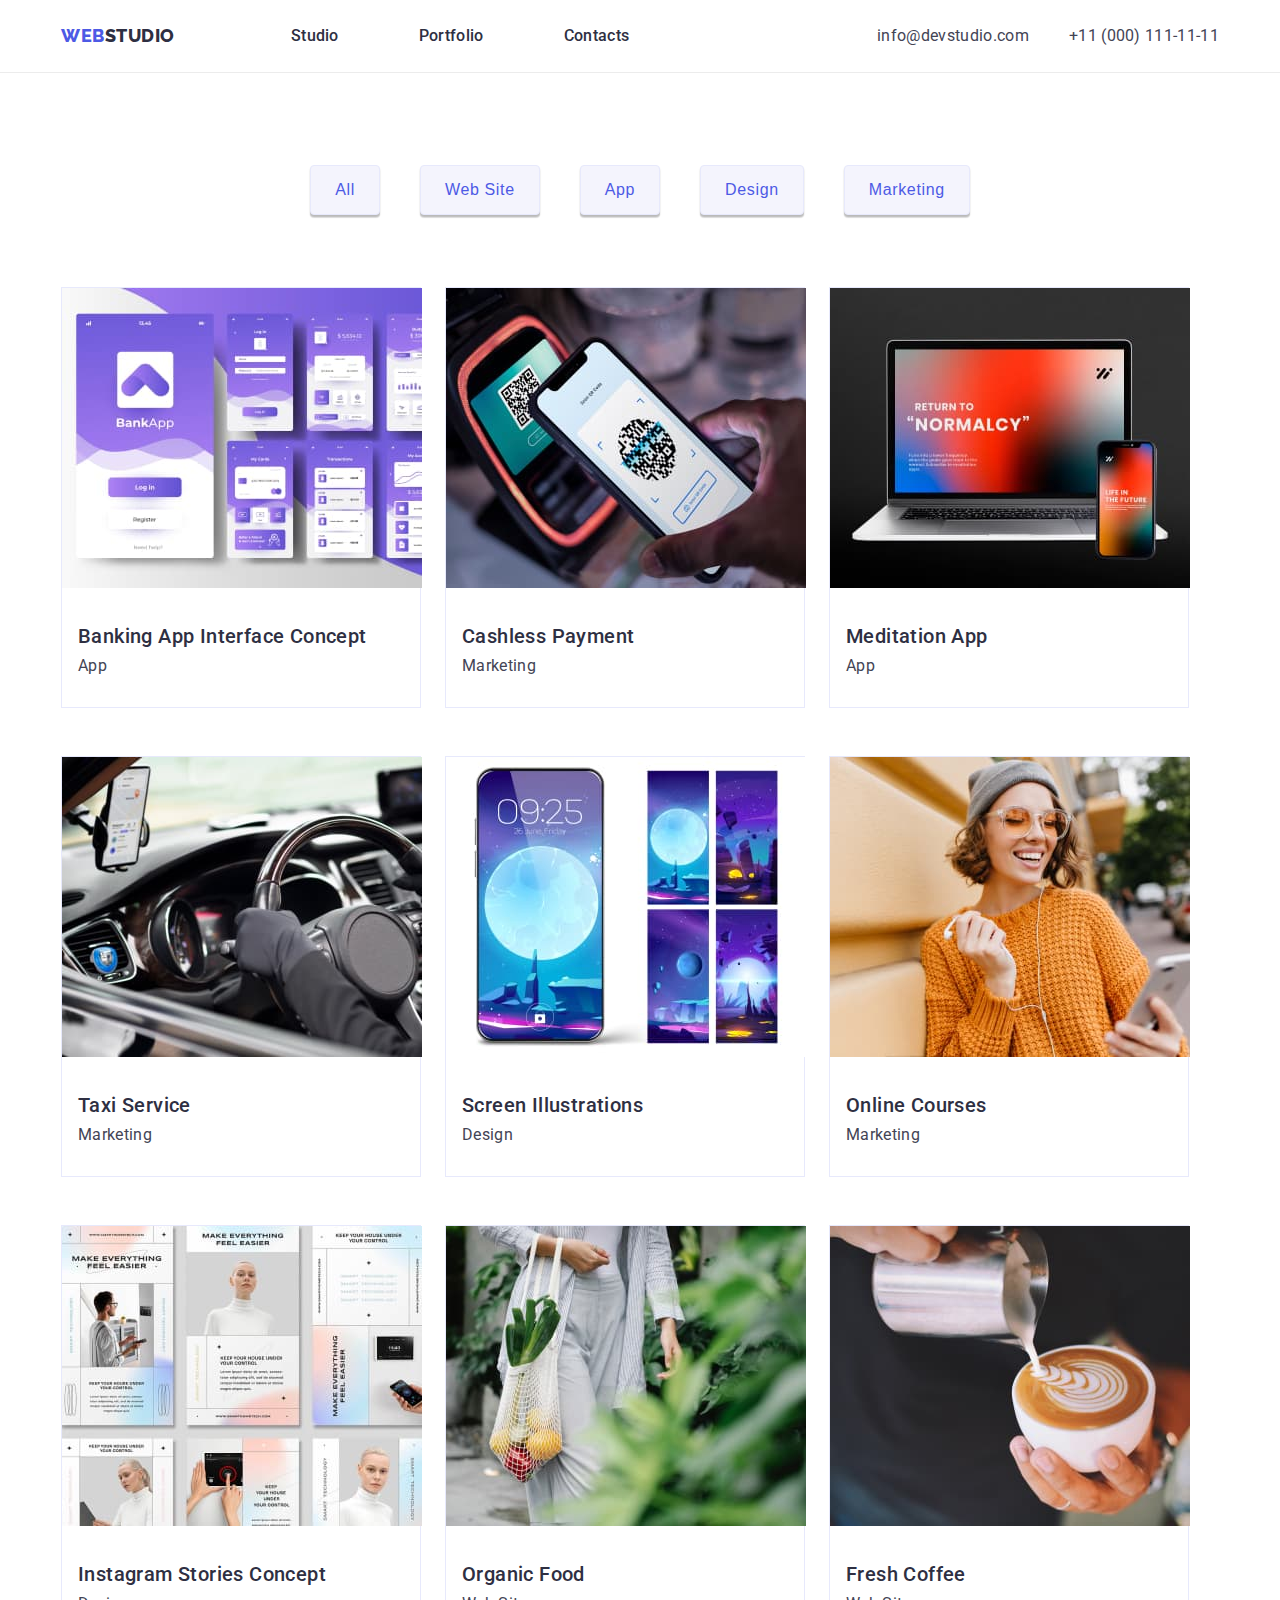
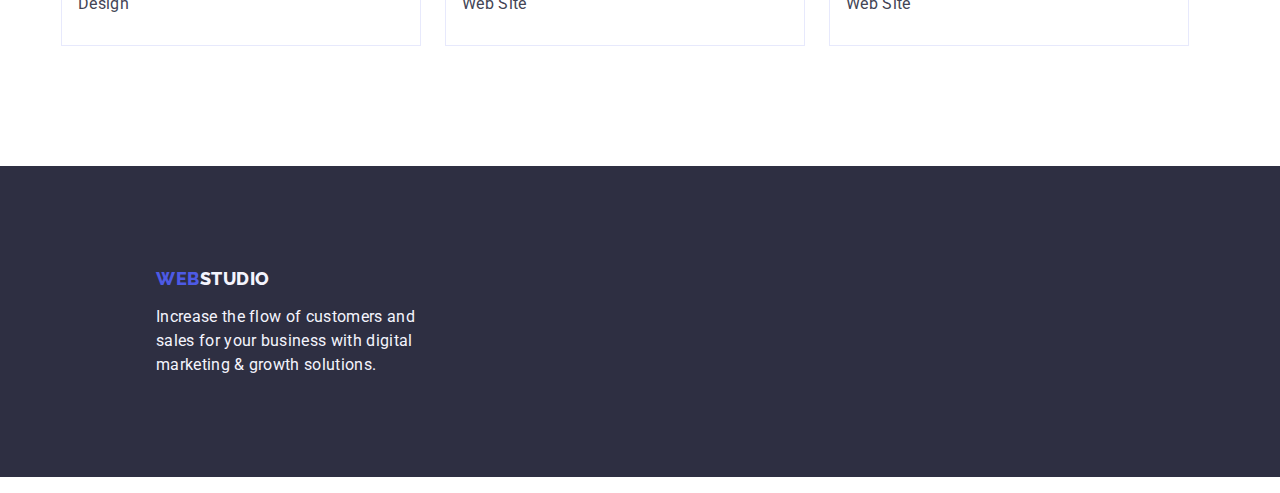
==== commit 29230065: "commit4" ====
--- a/portfolio.html
+++ b/portfolio.html
@@ -40,7 +40,7 @@
             </li>
           </ul>
         </nav>
-        <address>
+        <address class="contact-list">
           <ul class="adress-contact-title list">
             <li class="menu-item">
               <a class="contact link" href="mailto:info@devstudio.com"
--- a/css/styles.css
+++ b/css/styles.css
@@ -99,7 +99,9 @@
     letter-spacing: 0.02em;
     color: #2E2F42;
 }
-
+.contact-list {
+    margin-left: auto;
+}
 .address-contact{
     font-style: normal;
     line-height: 1.5;
@@ -111,6 +113,7 @@
 .adress-contact-title {
     margin-left: auto;
     display: flex;
+    text-align: right;
   
     padding-top: 24px;
     padding-bottom: 24px;
@@ -156,7 +159,7 @@
 }
 
 .modal-btn {
-    margin-bottom: 108px;
+    margin-bottom: 188px;
     font-style: normal;
     font-weight: 500;
     font-size: 16px;
@@ -333,6 +336,7 @@
 }
 
 .footer-item {
+    width: 264px;
     padding-bottom: 100px;
     font-style: normal;
     font-weight: 400;
@@ -403,12 +407,24 @@
     display: flex;
     flex-wrap: wrap;
 }
-.opportunity-title .opportunity-title-card{
-    margin-left: 24px;
+/*.opportunity-title .opportunity-title-card{
+    margin-right: 24px;
     margin-bottom: 48px;
+}*/
+.opportunity-title-card {
+    width:calc((100%-48)/3);
+    margin-right: 24px;
+    margin-bottom: 48px;
+}
+.opportunity-title-card:nth-child(3n) {
+margin-right: 0;
+}
+.opportunity-title-card:nth-last-child(-n+3){
+    margin-bottom: 120px;
 }
 .opportunity-title-card {   
     box-sizing: border-box;
+    
 
     width: 360px;
     left: 156px;
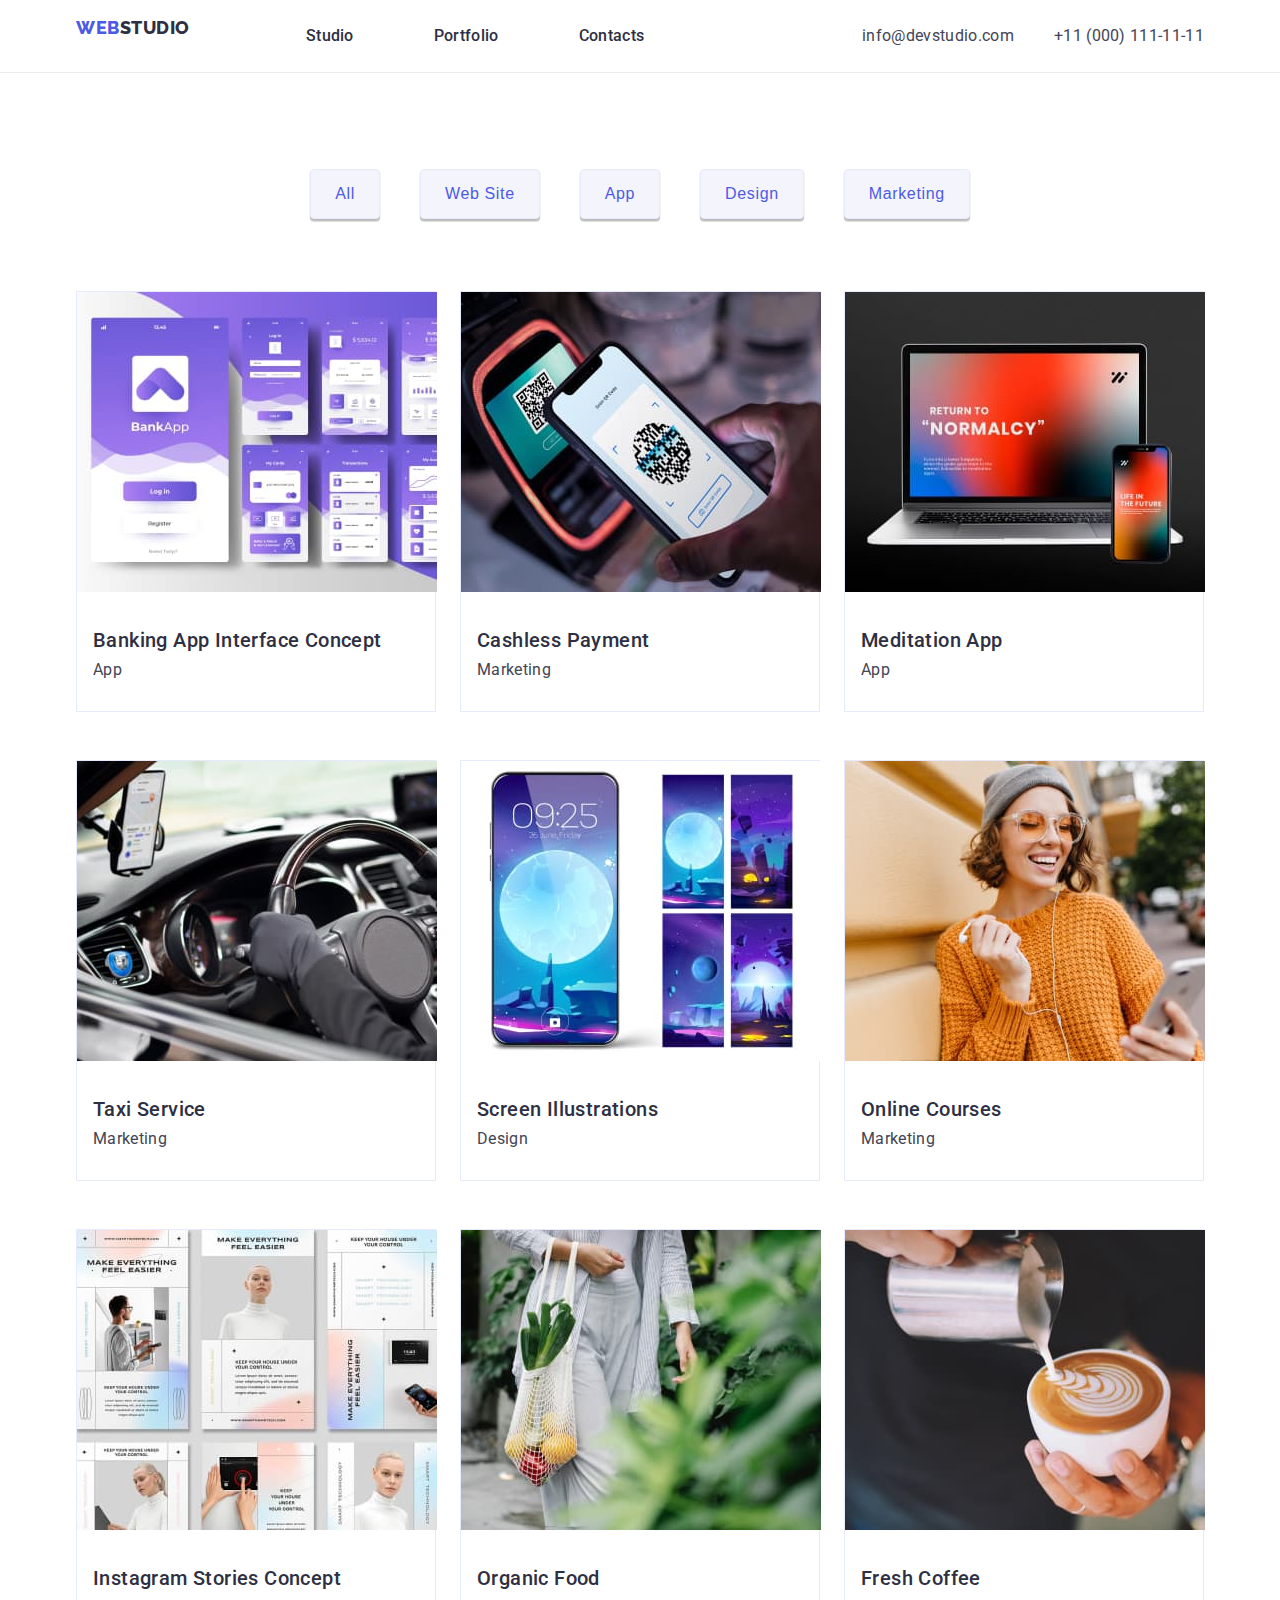
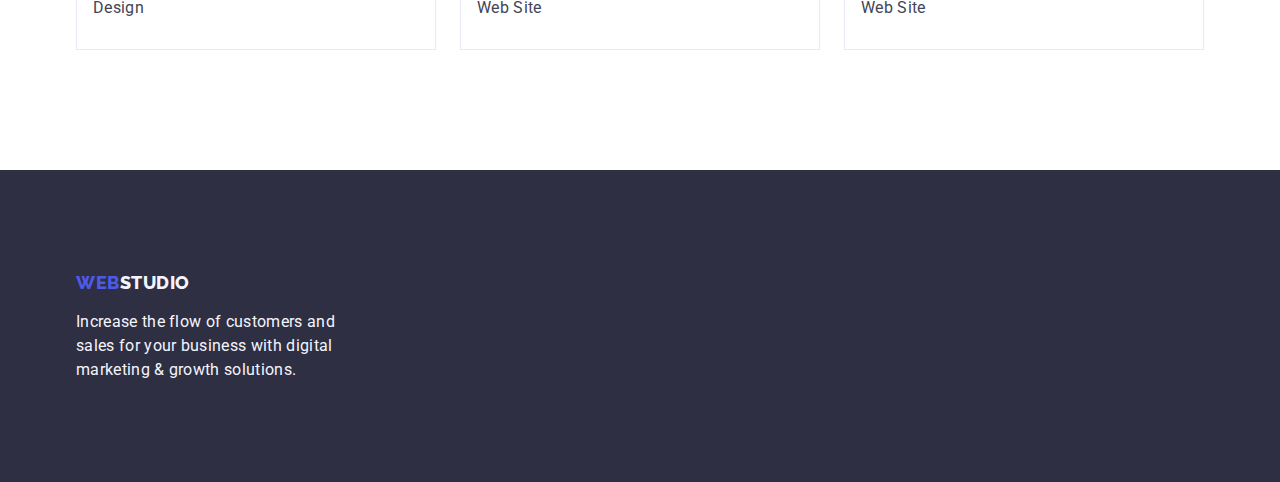
==== commit 44ec96c6: "commit" ====
--- a/portfolio.html
+++ b/portfolio.html
@@ -195,13 +195,15 @@
     </main>
     <!--FOOTER-->
     <footer class="footer">
-      <a class="logo link" href="./index.html"
-        >Web<span class="logo-nav">Studio</span></a
-      >
-      <p class="footer-item">
-        Increase the flow of customers and sales for your business with digital
-        marketing & growth solutions.
-      </p>
+      <div class="container container-footer">
+        <a class="footer-logo logo link" href="./index.html"
+          >Web<span class="logo-nav">Studio</span></a
+        >
+        <p class="footer-item">
+          Increase the flow of customers and sales for your business with
+          digital marketing & growth solutions.
+        </p>
+      </div>
     </footer>
   </body>
 </html>
--- a/css/styles.css
+++ b/css/styles.css
@@ -35,9 +35,9 @@
 }
 
 .container {
-    width: 1158px;
-    padding-left: auto;
-    padding-right: auto;
+    width: 1128px;
+    /*padding-left: auto;
+    padding-right: auto;*/
     text-align: center;
     margin: 0 auto;
 } 
@@ -71,10 +71,10 @@
 text-decoration: underline;
 }
 .menu .menu-item {
-    margin-left: 40px;
+    padding-left: 40px;
 }
 .menu .menu-item:not(:last-child){
-    margin-right: 40px;
+    padding-right: 40px;
 }
 .header-logo-nav{
     color: #2E2F42;
@@ -109,6 +109,10 @@
 .header-nav {
     display: flex;
     align-items: center;
+}
+.menu-link:hover,
+.menu-link:focus {
+    color: #404BBF;
 }
 .adress-contact-title {
     margin-left: auto;
@@ -141,13 +145,17 @@
 }
 .section-hero{
     margin-top: 0;
-    margin-bottom: 120px;
+    margin-bottom: 0;
     background-color: #2E2F42;
     text-align: center;
+}
+.container-hero {
+    padding-bottom: 188px;
 }
 .hero-title {
     padding-top: 188px;
     margin-top:0;
+    margin-bottom: 0;
     margin-bottom: 48px;
     font-style: normal;
     font-weight: 700;
@@ -158,8 +166,8 @@
     color: #FFFFFF;
 }
 
+
 .modal-btn {
-    margin-bottom: 188px;
     font-style: normal;
     font-weight: 500;
     font-size: 16px;
@@ -187,25 +195,40 @@
 background-color: #404BBF;
 }
 
+
+
+/* ABOUT */
+
+
+.container-about {
+    padding-top: 120px;
+    padding-bottom: 120px;
+}
 .section-about{
 margin-top: 0;
-margin-bottom: 120px;
+padding-bottom: 0;
 background-color: #FFFFFF;
 }
 .section-about-us {
+    /* padding-right: 24px; */
     display: flex;
     text-align: left;
 }
 .section-about-article {
-    width: 264px;
-    margin-left: 24px;
-   
+    padding-right: 24px;
+}
+.section-about-article:last-child {
+    padding-right: 0;
+    margin: 0;
+    /* max-width: 264px; */
+    /* padding-left: 24px; */
 }
 .section-about-item {
     margin-top: 0;
-    margin-bottom: 8px;
-
-    font-family: 'Roboto', sans-serif;
+    margin-bottom: 0;
+    padding-bottom: 8px;
+
+    /* font-family: 'Roboto', sans-serif; */
     font-style: normal;
     font-weight: 500;
     font-size: 20px;
@@ -216,10 +239,10 @@
 }
 
 .discription-about {
-    margin-top: 0;
-    margin-bottom: 0;
-
-    font-family: 'Roboto', sans-serif;
+    max-width: 264px;
+    margin-top: 0;
+    margin-bottom: 0;
+
     font-style: normal;
     font-weight: 400;
     font-size: 16px;
@@ -228,18 +251,24 @@
 
     color: #434455;
 }
+
+/* FEATURES */
+
+
 .section-features{
     margin-top: 0;
-    margin-bottom: 120px;
+    margin-bottom: 0;
+    padding-bottom: 120px;
    background-color: #FFFFFF;
 }
 .section-features-item {
-    width: 1158px;
-    display: flex;
-
-}
-.section-features-item .section-features-card:not(:last-child){
+    width: 1128px;
+    display: flex;
+
+}
+.section-features-item .section-features-card:not(:last-child) {
     margin-right: 24px;
+    
 }
 .section-features-title {
     margin-top: 0;
@@ -255,17 +284,29 @@
 
     color: #2E2F42;
 }
-
+.features-photo {
+    max-width: 360px;
+    height: 300px;
+}
+
+/* OUR TEAM */
 
 
 .section-employees {
 background-color: #F4F4FD;
 }
+.container-team {
+        /*padding-left: 24px;*/
+    margin-top: 0;
+    margin-bottom: 0;
+    padding-top: 120px;
+    padding-bottom: 120px;
+}
 
 .section-employees-name {
-    padding-top: 120px;
     margin-top: 0px;
-    margin-bottom: 72px;
+    margin-bottom: 0px;
+    padding-bottom: 72px;
     text-align: center;
     font-style: normal;
     font-weight: 700;
@@ -278,34 +319,37 @@
     
     color: #2E2F42;
 }
+
 .employees-list {
-    width: 1158px;
-    padding-bottom: 120px;
     text-align: center;
     display: flex;
 }
 .employees-list .section-employee-card {
-margin-right: 24px;
+
 background-color: #FFFFFF;
 }
-
 .section-employee-card {
-    padding: 0px 0px 32px;
     gap: 32px;
- 
+
     width: 264px;
-    height: 380px;
     box-shadow: 0px 1px 6px rgba(46, 47, 66, 0.08), 0px 1px 1px rgba(46, 47, 66, 0.16), 0px 2px 1px rgba(46, 47, 66, 0.08);
     border-radius: 0px 0px 4px 4px;
 }
+/*.section-features-item*/ .section-employee-card:not(:first-child) {
+margin-left: 24px;
+}
+
 .employee-photo {
     margin-top: 0;
-    margin-bottom: 32px;
+    margin-bottom: 0;
 }
 
 .employee {
     margin-top: 0;
-    margin-bottom: 8px;
+    margin-bottom: 0;
+    padding-bottom: 8px;
+    padding-top: 32px;
+    
 
     font-style: normal;
     font-weight: 500;
@@ -318,7 +362,8 @@
 
 .employee-list {
     margin-top: 0;
-    margin-bottom: 32px;
+    margin-bottom: 0;
+    padding-bottom: 32px;
     font-style: normal;
     font-weight: 400;
     font-size: 16px;
@@ -328,15 +373,35 @@
     color: #434455
 }
 
-.footer{
+/* FOOTER */
+
+.logo {
+    margin-bottom: 17.5px;
+    margin-left: 0px;
+}
+
+.footer {
+    margin: auto;
+    margin-top: 0;
+    margin-bottom: 0;
+    padding-top: 101.5px;
+    padding-bottom: 0;
+    /*padding-left: 156px;*/
+    align-items: center;
+
     background-color: #2E2F42;
-    padding-top: 101.5px;
-    margin-bottom: 17.5px;
-    padding-left: 156px;
-}
+}
+
+.container-footer {
+    text-align: left;
+}
+
 
 .footer-item {
-    width: 264px;
+    margin-top: 17.5px;
+    margin-bottom: 0;
+    max-width: 264px;
+    
     padding-bottom: 100px;
     font-style: normal;
     font-weight: 400;
@@ -347,10 +412,8 @@
 
     color: #F4F4FD;
 }
-.footer {
-    margin-top: 0;
-    margin-bottom: 0;
-}
+
+
 
 
 
@@ -361,7 +424,7 @@
     background-color: #FFFFFF;
 }
 .filter-list {
-    margin-top: 92px;
+    margin-top: 96px;
     margin-bottom: 72px;
     display: flex;
     justify-content: center;
@@ -369,9 +432,11 @@
 
 .filter-list-item {
     text-align: center;
+    max-width: 360px;
+    max-height: 420px;
 }
 .filter-list .filter-list-item + .filter-list-item {
-    margin-left: 40px;
+    padding-left: 40px;
 }
 .filter-btn {
         display: inline-block;
@@ -403,7 +468,7 @@
 }
 
 .opportunity-title {
-    width: 1158px;
+    width: 1128px;
     display: flex;
     flex-wrap: wrap;
 }
@@ -412,7 +477,7 @@
     margin-bottom: 48px;
 }*/
 .opportunity-title-card {
-    width:calc((100%-48)/3);
+    width:calc((100% - 48) / 3);
     margin-right: 24px;
     margin-bottom: 48px;
 }
@@ -434,12 +499,14 @@
 }
 .opportunity-card {
     margin-top: 0;
-    margin-bottom: 32px;
+    padding-bottom: 32px;
 }
 
 .opportunity-item {
-    margin-top: 32px;
-    margin-bottom: 8px;
+    margin-top: 0;
+    margin-bottom: 0;
+    padding-top: 32px;
+    padding-bottom: 8px;
     font-style: normal;
     font-weight: 500;
     font-size: 20px;
@@ -453,7 +520,8 @@
 
 .opportunity-app{
     margin-top: 0;
-    margin-bottom: 32px;;
+    margin-bottom: 0;
+    padding-bottom: 32px;;
 
     font-style: normal;
     font-weight: 400;
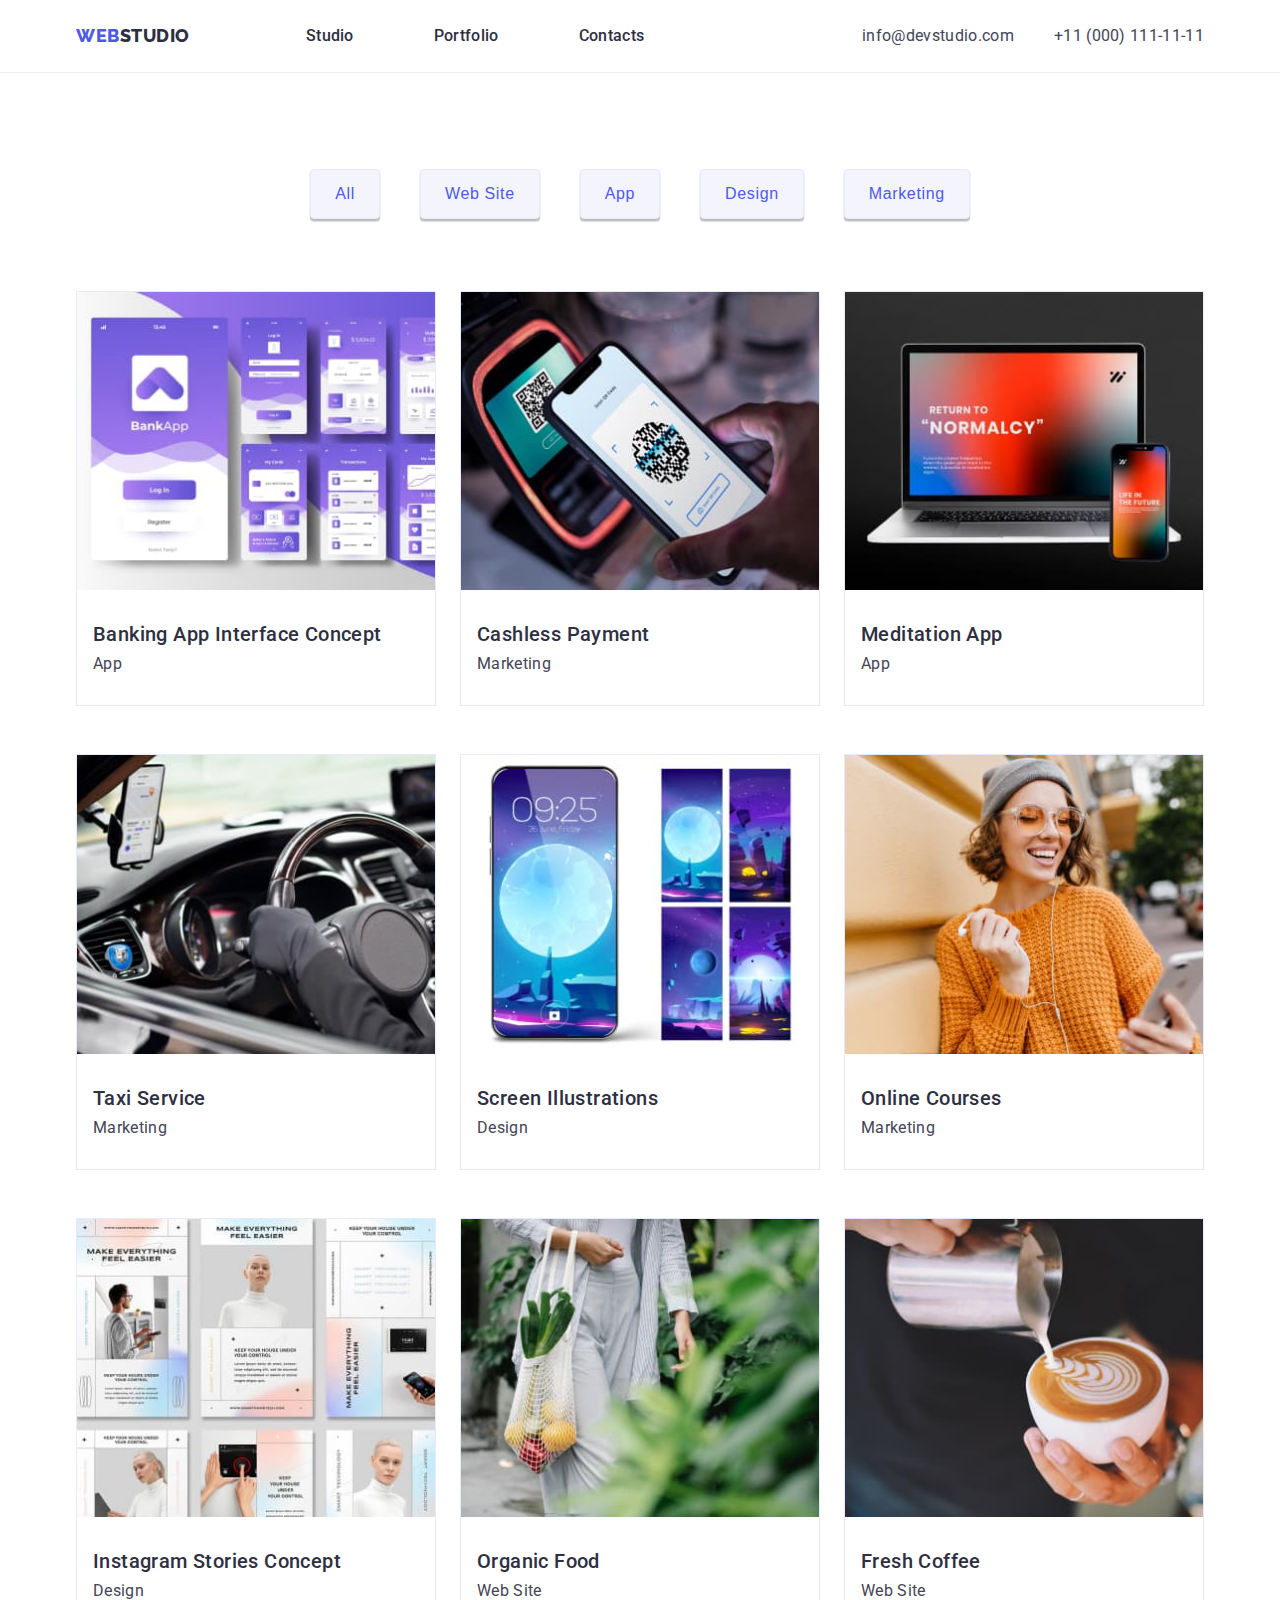
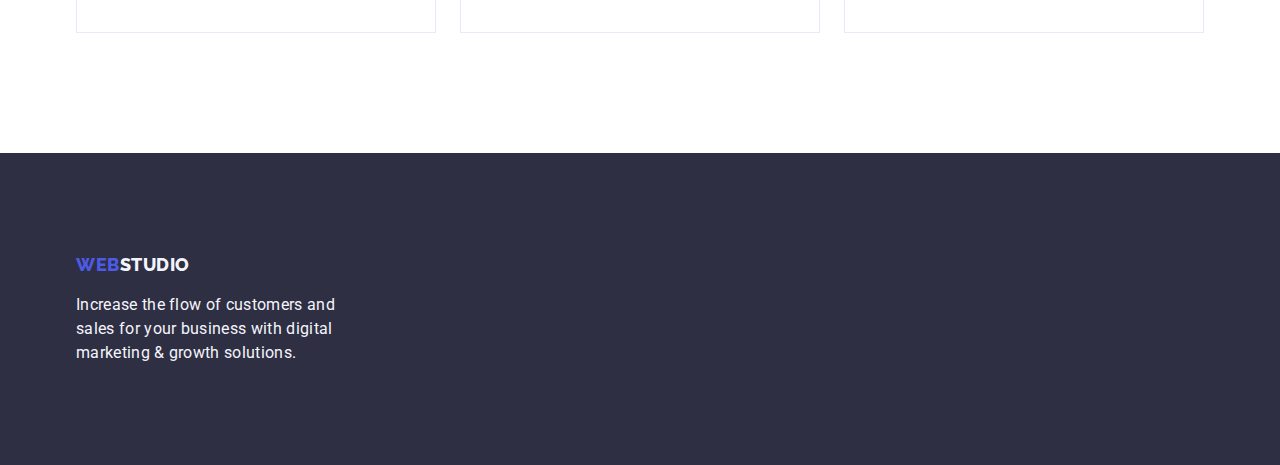
==== commit e19bdf1f: "commit" ====
--- a/portfolio.html
+++ b/portfolio.html
@@ -60,7 +60,7 @@
       <!--MENU PORTFOLIO-->
       <section class="section-filter">
         <div class="container">
-          <h1 hidden>Portfolio</h1>
+          <h1 class="visually-hidden">Portfolio</h1>
           <ul class="filter-list list">
             <li class="filter-list-item">
               <button type="button" class="filter-btn">All</button>
@@ -78,10 +78,11 @@
               <button type="button" class="filter-btn">Marketing</button>
             </li>
           </ul>
+          <div class="portfolio-cards">
           <ul class="opportunity-title list">
             <li class="opportunity-title-card">
               <a href="" class="opportunity-card link">
-                <img
+                <img class="portfolio-img"
                   src="./images/portfolio/img1.jpg"
                   alt="features_portfolio"
                   width="360"
@@ -95,7 +96,7 @@
             </li>
             <li class="opportunity-title-card">
               <a href="" class="opportunity-card link">
-                <img
+                <img class="portfolio-img"
                   src="./images/portfolio/img2.jpg"
                   alt="features_portfolio"
                   width="360"
@@ -107,7 +108,7 @@
             </li>
             <li class="opportunity-title-card">
               <a href="" class="opportunity-card link">
-                <img
+                <img class="portfolio-img"
                   src="./images/portfolio/img3.jpg"
                   alt="features_portfolio"
                   width="360"
@@ -119,7 +120,7 @@
             </li>
             <li class="opportunity-title-card">
               <a href="" class="opportunity-card link">
-                <img
+                <img class="portfolio-img"
                   src="./images/portfolio/img4.jpg"
                   alt="features_portfolio"
                   width="360"
@@ -131,7 +132,7 @@
             </li>
             <li class="opportunity-title-card">
               <a href="" class="opportunity-card link">
-                <img
+                <img class="portfolio-img"
                   src="./images/portfolio/img5.jpg"
                   alt="features_portfolio"
                   width="360"
@@ -143,7 +144,7 @@
             </li>
             <li class="opportunity-title-card">
               <a href="" class="opportunity-card link">
-                <img
+                <img class="portfolio-img"
                   src="./images/portfolio/img6.jpg"
                   alt="features_portfolio"
                   width="360"
@@ -155,7 +156,7 @@
             </li>
             <li class="opportunity-title-card">
               <a href="" class="opportunity-card link">
-                <img
+                <img class="portfolio-img"
                   src="./images/portfolio/img7.jpg"
                   alt="features_portfolio"
                   width="360"
@@ -167,7 +168,7 @@
             </li>
             <li class="opportunity-title-card">
               <a href="" class="opportunity-card link">
-                <img
+                <img class="portfolio-img"
                   src="./images/portfolio/img8.jpg"
                   alt="features_portfolio"
                   width="360"
@@ -179,7 +180,7 @@
             </li>
             <li class="opportunity-title-card">
               <a href="" class="opportunity-card link">
-                <img
+                <img class="portfolio-img"
                   src="./images/portfolio/img9.jpg"
                   alt="features_portfolio"
                   width="360"
--- a/css/styles.css
+++ b/css/styles.css
@@ -33,11 +33,22 @@
 a {
     cursor: pointer;
 }
-
+.visually-hidden {
+    position: absolute;
+    width: 1px;
+    height: 1px;
+    margin: -1px;
+    border: 0;
+    padding: 0;
+    white-space: nowrap;
+    clip-path: inset(100%);
+    clip: rect(0 0 0 0);
+    overflow: hidden;
+}
 .container {
-    width: 1128px;
-    /*padding-left: auto;
-    padding-right: auto;*/
+    width: 1158px;
+    padding-left: 15px;
+    padding-right: 15px;
     text-align: center;
     margin: 0 auto;
 } 
@@ -53,6 +64,10 @@
 
 
 .logo {
+    margin-top: 17.5px;
+    margin-bottom: 17.5px;
+    margin-left: 0px;
+
     font-family: 'Raleway', sans-serif;
     font-style: ExtraBold;
     font-weight: 800;
@@ -71,10 +86,10 @@
 text-decoration: underline;
 }
 .menu .menu-item {
-    padding-left: 40px;
+    margin-left: 40px;
 }
 .menu .menu-item:not(:last-child){
-    padding-right: 40px;
+    margin-right: 40px;
 }
 .header-logo-nav{
     color: #2E2F42;
@@ -254,21 +269,27 @@
 
 /* FEATURES */
 
-
+.container-features {
+    padding-bottom: 120px;
+}
 .section-features{
-    margin-top: 0;
-    margin-bottom: 0;
-    padding-bottom: 120px;
+    /* padding-bottom: 120px; */
+    margin-top: 0;
+    margin-bottom: 0;
+    
    background-color: #FFFFFF;
+
 }
 .section-features-item {
-    width: 1128px;
-    display: flex;
+   
+    max-width: 1128px;
+    display: flex;
+    max-height: 300px;
 
 }
 .section-features-item .section-features-card:not(:last-child) {
     margin-right: 24px;
-    
+    padding-bottom: 0;
 }
 .section-features-title {
     margin-top: 0;
@@ -305,8 +326,7 @@
 
 .section-employees-name {
     margin-top: 0px;
-    margin-bottom: 0px;
-    padding-bottom: 72px;
+    margin-bottom: 72px;
     text-align: center;
     font-style: normal;
     font-weight: 700;
@@ -329,6 +349,7 @@
 background-color: #FFFFFF;
 }
 .section-employee-card {
+    
     gap: 32px;
 
     width: 264px;
@@ -374,11 +395,6 @@
 }
 
 /* FOOTER */
-
-.logo {
-    margin-bottom: 17.5px;
-    margin-left: 0px;
-}
 
 .footer {
     margin: auto;
@@ -414,17 +430,19 @@
 }
 
 
-
-
-
 /*PORTFOLIO*/
+ul {
+    margin-top: 0;
+    margin-bottom: 0;
+}
+
 
 .section-filter {
     text-align: center;
     background-color: #FFFFFF;
 }
 .filter-list {
-    margin-top: 96px;
+    padding-top: 96px;
     margin-bottom: 72px;
     display: flex;
     justify-content: center;
@@ -436,7 +454,7 @@
     max-height: 420px;
 }
 .filter-list .filter-list-item + .filter-list-item {
-    padding-left: 40px;
+    margin-left: 40px;
 }
 .filter-btn {
         display: inline-block;
@@ -468,6 +486,7 @@
 }
 
 .opportunity-title {
+    margin-bottom: 0;
     width: 1128px;
     display: flex;
     flex-wrap: wrap;
@@ -484,24 +503,30 @@
 .opportunity-title-card:nth-child(3n) {
 margin-right: 0;
 }
-.opportunity-title-card:nth-last-child(-n+3){
-    margin-bottom: 120px;
+.opportunity-title-card:nth-last-child(-n+3) {
+margin-bottom: 0;
+}
+.portfolio-cards:nth-last-child(-n+3){
+margin: 0;
+padding-bottom: 120px;
+
 }
 .opportunity-title-card {   
     box-sizing: border-box;
-    
-
-    width: 360px;
-    left: 156px;
-    top: 288px;
+
+    max-width: 360px;
     background: #FFFFFF;
     border: 1px solid #E7E9FC;
 }
 .opportunity-card {
     margin-top: 0;
-    padding-bottom: 32px;
-}
-
+    /* padding-bottom: 32px; */
+}
+.portfolio-img {
+    display: block;
+    max-width: 100%;
+    height: auto;
+}
 .opportunity-item {
     margin-top: 0;
     margin-bottom: 0;
